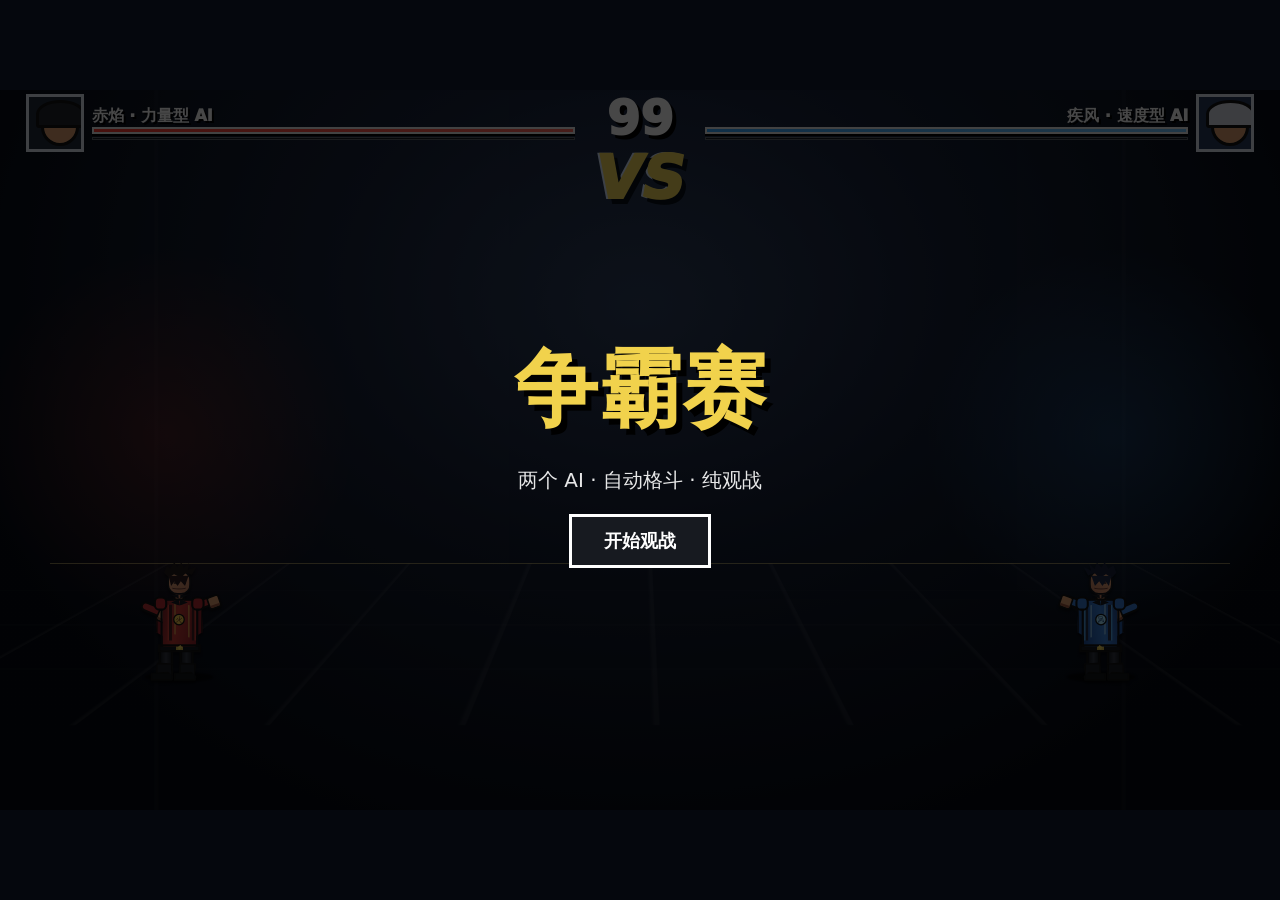
==== index.html @ 5ab1074d "feat: add V2.3.3 side-switch anti-stuck movement" ====
<!doctype html><html lang="zh-CN"><head><meta charset="utf-8"><meta name="viewport" content="width=device-width,initial-scale=1,maximum-scale=1,user-scalable=no"><title>争霸赛 · AI × AI</title><style>*{box-sizing:border-box}html,body{margin:0;width:100%;height:100%;overflow:hidden;background:#05070d;color:#fff;font-family:system-ui,"Microsoft YaHei",sans-serif}body{display:grid;place-items:center}.game{position:relative;width:100vw;height:56.25vw;max-width:1280px;max-height:720px;overflow:hidden;background:#0b1220;isolation:isolate}.scene,.scene>*{position:absolute;pointer-events:none}.sky{inset:0;background:radial-gradient(circle at 50% 22%,#617a9f 0,#2a415f 28%,#101d32 63%,#070c15 100%)}.moon{width:90px;height:90px;right:34%;top:15%;border-radius:50%;background:#e8f1ff;box-shadow:0 0 35px #c7dcff99,0 0 90px #9cc5ff33}.mountain{left:-5%;right:-5%;top:12%;height:54%;background:linear-gradient(135deg,transparent 25%,#17243a 25% 39%,transparent 39%),linear-gradient(45deg,transparent 22%,#20334d 22% 37%,transparent 37%),linear-gradient(155deg,#0c1729 0 20%,transparent 20%),linear-gradient(25deg,#12243c 0 27%,transparent 27%);opacity:.96}.mountain:after{content:"";position:absolute;inset:30% 0 0;background:linear-gradient(155deg,transparent 0 38%,#334b69 38% 40%,transparent 40%),linear-gradient(25deg,transparent 0 42%,#29415d 42% 44%,transparent 44%);opacity:.8}.palace{left:50%;top:24%;width:340px;height:220px;transform:translateX(-50%);filter:drop-shadow(0 8px 14px #000a)}.palace .roof{position:absolute;left:35px;top:20px;width:270px;height:45px;background:#10151f;clip-path:polygon(0 100%,12% 48%,25% 48%,35% 0,65% 0,75% 48%,88% 48%,100% 100%)}.palace .hall{position:absolute;left:65px;top:72px;width:210px;height:122px;background:linear-gradient(90deg,#17202e,#3a4655 50%,#17202e);border:5px solid #111}.palace .hall:before{content:"";position:absolute;left:80px;top:20px;width:43px;height:100px;background:linear-gradient(#573a26,#171313);border:4px solid #0c0d10}.waterfall{position:absolute;left:50%;top:46%;width:120px;height:115px;transform:translateX(-50%);background:linear-gradient(90deg,transparent,#a7d7ff55 35%,#e6f4ffcc 50%,#8ec9ff44 65%,transparent);filter:blur(3px)}.mist{left:0;right:0;top:47%;height:23%;background:radial-gradient(ellipse at 50% 55%,#d4e9ff22,transparent 65%),linear-gradient(transparent,#7da0c51c,transparent)}.cherry{top:4%;width:260px;height:230px;background:radial-gradient(circle at 18% 22%,#ff9fc5 0 9px,transparent 10px),radial-gradient(circle at 35% 12%,#ffc0d9 0 8px,transparent 9px),radial-gradient(circle at 54% 27%,#ff9fc5 0 10px,transparent 11px),radial-gradient(circle at 76% 17%,#ffc7dd 0 8px,transparent 9px),radial-gradient(circle at 30% 45%,#ffb1cf 0 9px,transparent 10px),radial-gradient(circle at 65% 48%,#ff9fca 0 10px,transparent 11px),linear-gradient(120deg,#19191d 0 8%,transparent 8%)}.cherry.left{left:-20px;transform:rotate(-7deg)}.cherry.right{right:-30px;transform:scaleX(-1) rotate(-4deg);opacity:.55}.lantern{top:43%;width:50px;height:80px;background:linear-gradient(#ffdd7a,#ff8b2a);border:5px solid #21160f;border-radius:8px;box-shadow:0 0 25px #ffb33b88}.lantern:before{content:"武";position:absolute;inset:12px 5px;color:#3a1b12;font-size:25px;font-weight:900;text-align:center}.lantern.l{left:2%}.lantern.r{right:2%}.banner{top:40%;width:48px;height:150px;background:#641f2c;border:3px solid #d6b276;box-shadow:8px 6px 0 #120f18}.banner:before{content:"武";position:absolute;top:27px;left:7px;font-size:31px;font-weight:900}.banner.l{left:6%}.banner.r{right:6%}.platform{left:0;right:0;bottom:0;height:43%;background:linear-gradient(180deg,#151a22,#080a0f 78%);clip-path:polygon(0 20%,100% 20%,100% 100%,0 100%)}.floor{left:-5%;right:-5%;bottom:-10%;height:39%;background:repeating-linear-gradient(90deg,#1c2027 0 8%,#252a31 8.15% 8.35%),linear-gradient(180deg,#353944,#111318);transform:perspective(500px) rotateX(55deg);transform-origin:center top;border-top:3px solid #8c8d92}.floor:after{content:"";position:absolute;inset:12% 0 0;background:repeating-linear-gradient(90deg,transparent 0 12%,#ffffff0d 12.2% 12.5%),repeating-linear-gradient(0deg,transparent 0 20%,#ffffff0c 20.2% 20.5%)}.hud{position:absolute;z-index:40;top:4px;left:2%;right:2%;display:grid;grid-template-columns:1fr 100px 1fr;gap:15px;align-items:start}.hudbox{display:grid;grid-template-columns:58px 1fr;gap:8px;align-items:center}.hudbox.r{grid-template-columns:1fr 58px}.portrait{width:58px;height:58px;border:3px solid #dfe8f2;background:#202b3b;position:relative;overflow:hidden}.portrait:before{content:"";position:absolute;width:32px;height:32px;border-radius:50%;background:#dfa070;left:12px;top:11px;border:3px solid #111}.portrait:after{content:"";position:absolute;width:43px;height:22px;background:#20242b;left:7px;top:3px;border-radius:55% 55% 10% 10%;border:3px solid #111}.portrait.speed{background:#26385b}.portrait.speed:after{background:#d9dce6}.name{font-size:clamp(9px,1.25vw,16px);font-weight:950;text-shadow:2px 2px #000;margin-bottom:1px}.r{text-align:right}.bar{height:7px;border:2px solid #eee;background:#090909;box-shadow:0 2px #000;overflow:hidden;transform:translateY(-1px)}.hp{height:100%;width:100%;background:linear-gradient(90deg,#ff3b30,#ff6b5f);transition:width .12s}.rbar .hp{margin-left:auto;background:linear-gradient(90deg,#38a8ff,#74c7ff)}.energy{height:3px;margin-top:2px;background:#191d25;border:1px solid #59606a}.energy i{display:block;height:100%;width:0;background:#ff8a70}.renergy i{margin-left:auto;background:#62c7ff}.center{text-align:center}.timer{font-size:clamp(28px,4vw,48px);font-weight:1000;line-height:1;text-shadow:4px 4px #000}.low{color:#ff4b4b}.vs{position:absolute;z-index:42;top:53px;left:50%;transform:translateX(-50%) skew(-10deg);font-size:clamp(30px,4.8vw,60px);font-weight:1000;color:#f5d85a;text-shadow:5px 5px #08101b,-2px 0 #d7e7ff}.status,.spectator{display:none}.fighter{position:absolute;z-index:30;bottom:18%;width:210px;height:300px;transform:scale(.42);transform-origin:50% 100%;will-change:left}.sprite{position:absolute;inset:0;transform-origin:50% 100%;filter:drop-shadow(0 6px 3px #0007)}.fighter.p2 .sprite{transform:scaleX(-1)}.shadow{position:absolute;z-index:0;bottom:-5px;left:22px;width:166px;height:24px;border-radius:50%;background:#000b;filter:blur(2px)}.part{position:absolute}.head{left:77px;bottom:203px;width:57px;height:59px;border:4px solid #15171c;border-radius:45% 45% 42% 42%;background:linear-gradient(145deg,#f0b083,#c77d5d);z-index:8}.head:before{content:"";position:absolute;left:11px;top:25px;width:6px;height:4px;border-radius:50%;background:#241a1c;box-shadow:24px 0 #241a1c}.head:after{content:"";position:absolute;left:7px;bottom:8px;width:34px;height:8px;border-bottom:3px solid #572a29;border-radius:50%}.hair{left:66px;bottom:234px;width:80px;height:47px;background:#22191b;z-index:10;clip-path:polygon(4% 55%,13% 20%,23% 34%,35% 0,43% 28%,56% 3%,63% 32%,79% 5%,75% 40%,100% 25%,87% 65%,70% 55%,55% 80%,34% 62%,19% 79%)}.p2 .hair{background:#18213a;clip-path:polygon(3% 55%,12% 18%,27% 34%,38% 0,47% 29%,61% 4%,68% 35%,85% 9%,78% 44%,100% 27%,87% 68%,68% 56%,53% 83%,34% 62%,17% 80%)}.bang{left:80px;bottom:224px;width:48px;height:25px;background:#2b1b1d;z-index:11;clip-path:polygon(0 0,100% 0,82% 100%,61% 56%,45% 100%,29% 57%,13% 100%)}.p2 .bang{background:#202a49}.neck{left:93px;bottom:190px;width:24px;height:22px;border:4px solid #111;background:#c78362;z-index:6}.torso{left:61px;bottom:72px;width:90px;height:122px;border:5px solid #101217;border-radius:18px 18px 13px 13px;background:linear-gradient(100deg,#7e1f28,#c63b35 42%,#8d202a);z-index:4;overflow:hidden}.torso:before{content:"";position:absolute;left:12px;top:10px;width:61px;height:85px;background:linear-gradient(90deg,#251a1e 0 11%,transparent 12% 88%,#251a1e 89%);border-left:3px solid #e44c3e;border-right:3px solid #e44c3e;opacity:.75}.torso:after{content:"";position:absolute;left:28px;top:7px;width:30px;height:77px;border-left:3px solid #f5d15d;border-right:3px solid #f5d15d;transform:skewY(12deg);opacity:.75}.p2 .torso{background:linear-gradient(100deg,#234b91,#397fd6 45%,#1e4d99)}.p2 .torso:before{border-color:#64c8ff}.p2 .torso:after{border-color:#bcecff}.collar{left:81px;bottom:177px;width:50px;height:27px;background:#151922;z-index:7;clip-path:polygon(0 0,45% 0,50% 100%,10% 72%,100% 0,55% 0,50% 100%,90% 72%)}.shoulder{top:101px;width:32px;height:34px;border:5px solid #111;border-radius:13px;background:#b72d31;z-index:5}.shoulder.l{left:45px}.shoulder.r{left:134px}.p2 .shoulder{background:#3778ce}.arm{top:113px;width:67px;height:24px;border:5px solid #111;border-radius:13px;background:#bd3235;transform-origin:12px 12px;z-index:3}.p2 .arm{background:#397bd0}.arm.l{left:14px;transform:rotate(23deg)}.arm.r{left:130px;transform:rotate(-19deg)}.arm:after{content:"";position:absolute;right:-13px;top:-4px;width:23px;height:24px;border:4px solid #111;border-radius:7px;background:#e1a071;box-shadow:inset 0 -6px #9c563f}.p2 .arm:after{box-shadow:inset 0 -6px #9c563f}.belt{left:55px;bottom:66px;width:102px;height:19px;border:5px solid #111;background:linear-gradient(90deg,#17191f 0 42%,#d6b94d 42% 58%,#17191f 58%);z-index:8}.belt:after{content:"◆";position:absolute;left:40px;top:-8px;color:#f4d75e;font-size:15px}.coat{left:50px;bottom:95px;width:112px;height:88px;z-index:2;pointer-events:none}.coat:before,.coat:after{content:"";position:absolute;bottom:0;width:39px;height:92px;background:#8d202a;border:4px solid #111;clip-path:polygon(10% 0,100% 15%,78% 100%,0 84%)}.coat:before{left:0;transform:skewY(8deg)}.coat:after{right:0;transform:scaleX(-1) skewY(8deg)}.p2 .coat:before,.p2 .coat:after{background:#2455a0}.leg{bottom:2px;width:34px;height:79px;border:5px solid #111;background:linear-gradient(90deg,#171a21,#343945,#171a21);transform-origin:17px 0;z-index:1}.leg.l{left:57px}.leg.r{left:106px}.shin{position:absolute;bottom:0;width:42px;height:42px;border:5px solid #111;background:#1b1e25;z-index:2;clip-path:polygon(8% 0,100% 8%,87% 100%,0 88%)}.shin.l{left:49px}.shin.r{left:104px}.boot{bottom:-2px;width:55px;height:22px;border:5px solid #111;background:#11151b;z-index:3;clip-path:polygon(0 20%,75% 0,100% 55%,94% 100%,0 100%)}.boot.l{left:37px}.boot.r{left:92px}.scarf{display:none}.emblem{position:absolute;left:91px;bottom:130px;width:28px;height:28px;border:3px solid #111;border-radius:50%;background:#f2ca4d;z-index:9;text-align:center;font-size:17px;line-height:22px;color:#54221e}.p2 .emblem{background:#a9e8ff;color:#163d7b}.att .arm.r{animation:punch .22s steps(4)}.att .arm.l{animation:backArm .22s steps(4)}.heavy .arm.r{animation:heavyPunch .30s steps(4)}.heavy .torso{animation:lunge .30s steps(4)}.kick .leg.r{animation:frontKick .30s steps(4)}.kick .arm.r{animation:kickArm .30s steps(4)}.lightkick .leg.r{animation:lightKick .24s steps(4)}.lightkick .arm.r{animation:kickArm .24s steps(4)}.hurt{animation:hurt .20s}.hurt .head{animation:headHit .20s}.dodge{animation:dodge .30s}.jump{animation:jump .46s}.jump .arm.l{animation:airL .46s}.jump .arm.r{animation:airR .46s}.jump .leg.l{animation:airLL .46s}.jump .leg.r{animation:airLR .46s}.ko{animation:ko .70s forwards}.guard .torso{filter:brightness(.58)}.guard .arm.l{transform:rotate(-58deg)}.guard .arm.r{transform:rotate(58deg)}.special .torso{animation:charge .30s infinite alternate}.special .emblem{box-shadow:0 0 20px 5px #ff7138}.hit{position:absolute;z-index:46;font-size:42px;animation:spark .28s forwards;pointer-events:none}.ring{position:absolute;z-index:44;width:20px;height:20px;border:4px solid #fff;border-radius:50%;transform:translate(-50%,-50%);animation:ring .34s ease-out forwards;pointer-events:none}.debris{position:absolute;z-index:47;font-size:20px;animation:debris .42s ease-out forwards;pointer-events:none}.combo{position:absolute;z-index:48;left:4%;bottom:20%;font-size:clamp(18px,2.8vw,34px);font-weight:1000;color:#f3d04a;text-shadow:4px 4px #000;opacity:0}.combo.show{animation:comboIn .7s forwards}.action-callout{position:absolute;z-index:55;font-weight:1000;font-size:clamp(10px,1.35vw,17px);pointer-events:none;white-space:nowrap;transform:translate(-50%,0);animation:callout .43s ease-out forwards;text-shadow:2px 2px #000}.action-callout.f1{color:#ff3b30;text-shadow:2px 2px #000,0 0 5px #ff3b30}.action-callout.f2{color:#38a8ff;text-shadow:2px 2px #000,0 0 5px #38a8ff}.overlay{position:absolute;inset:0;z-index:60;display:flex;flex-direction:column;align-items:center;justify-content:center;background:rgba(0,0,0,.72);text-align:center}.overlay h1{font-size:clamp(42px,7vw,84px);margin:0;color:#f1d24c;text-shadow:6px 6px #000}.overlay p{font-size:clamp(13px,2vw,20px);opacity:.9}.start{padding:12px 32px;border:3px solid #fff;background:#171a20;color:#fff;font-weight:900;font-size:18px}@keyframes punch{0%{transform:rotate(23deg)}50%{transform:translateX(45px) rotate(-8deg) scaleX(1.15)}100%{transform:rotate(23deg)}}@keyframes backArm{50%{transform:rotate(45deg)}}@keyframes heavyPunch{0%{transform:rotate(-19deg) translateX(-7px)}45%{transform:translateX(55px) rotate(-10deg) scaleX(1.22)}100%{transform:rotate(-19deg)}}@keyframes frontKick{0%{transform:rotate(0)}45%{transform:translate(39px,-20px) rotate(-42deg)}100%{transform:rotate(0)}}@keyframes lightKick{0%{transform:rotate(0)}45%{transform:translate(25px,-12px) rotate(-30deg)}100%{transform:rotate(0)}}@keyframes kickArm{50%{transform:rotate(-38deg)}}@keyframes lunge{50%{transform:translateX(11px) rotate(-2deg)}}@keyframes headHit{50%{transform:translateX(-8px) rotate(-10deg)}}@keyframes hurt{50%{transform:translateX(-27px) rotate(-8deg)}}@keyframes dodge{0%{transform:translateX(0)}50%{transform:translateX(32px) translateY(5px) scale(.88) rotate(-10deg)}100%{transform:translateX(0)}}@keyframes jump{50%{transform:translateY(-75px) rotate(-3deg)}}@keyframes airL{50%{transform:rotate(-75deg)}}@keyframes airR{50%{transform:rotate(75deg)}}@keyframes airLL{50%{transform:rotate(-18deg)}}@keyframes airLR{50%{transform:rotate(18deg)}}@keyframes charge{to{filter:brightness(1.45) saturate(1.55)}}@keyframes ko{to{transform:rotate(82deg) translateY(30px);opacity:.7}}@keyframes spark{to{transform:scale(1.8) rotate(15deg);opacity:0}}@keyframes ring{to{width:120px;height:120px;opacity:0;border-width:2px}}@keyframes debris{to{transform:translate(var(--dx),var(--dy)) scale(.5);opacity:0}}@keyframes comboIn{0%{opacity:0;transform:scale(.7)}30%{opacity:1;transform:scale(1.1)}100%{opacity:0;transform:scale(1)}}@keyframes callout{0%{opacity:0;transform:translate(-50%,6px) scale(.9)}25%{opacity:1;transform:translate(-50%,0) scale(1)}100%{opacity:0;transform:translate(-50%,-22px) scale(.98)}}@media(max-width:700px){.game{width:100vw;height:56.25vw}.hud{grid-template-columns:1fr 58px 1fr;gap:5px}.portrait{display:none}.hudbox,.hudbox.r{display:block}.fighter{transform:scale(.36)}.vs{top:50px}.moon{width:65px;height:65px}.palace{transform:translateX(-50%) scale(.72);transform-origin:top center}.banner{height:105px;width:36px}.lantern{transform:scale(.7)}} </style><style id="special-effects-v1">
.special.fx-active .sprite{animation:specialBody .42s steps(5) infinite alternate!important;filter:brightness(1.8) saturate(1.9) drop-shadow(0 0 18px #fff)!important}
.special-charge{position:absolute;z-index:45;left:50%;top:48%;width:130px;height:130px;transform:translate(-50%,-50%);border:5px solid #fff;border-radius:50%;opacity:0;pointer-events:none;animation:specialCharge .48s ease-out forwards}
.special-charge.fire{background:radial-gradient(circle,#fff8 0 8%,#ffcf4d88 18%,#ff5b2499 42%,transparent 70%);box-shadow:0 0 25px #ff5b24,0 0 70px #ffb52e}
.special-charge.wind{background:radial-gradient(circle,#fff 0 5%,#bff4ff88 16%,#38cfff66 40%,transparent 70%);box-shadow:0 0 30px #5be6ff,0 0 80px #6fcfff}
.special-beam{position:absolute;z-index:43;height:34px;border-radius:50%;transform-origin:left center;pointer-events:none;opacity:0;animation:specialBeam .34s ease-out forwards}
.special-beam.fire{background:linear-gradient(90deg,#fff,#ffe45c,#ff6a21,transparent);box-shadow:0 0 18px #ff7b28,0 0 42px #ffb52e}
.special-beam.wind{background:linear-gradient(90deg,#fff,#8ff5ff,#36bfff,transparent);box-shadow:0 0 18px #55eaff,0 0 42px #48cfff}
.special-ring{position:absolute;z-index:44;left:50%;top:50%;width:40px;height:40px;transform:translate(-50%,-50%);border:7px solid #fff;border-radius:50%;pointer-events:none;animation:specialRing .52s cubic-bezier(.1,.7,.2,1) forwards}
.special-ring.fire{border-color:#ff9a2e;box-shadow:0 0 20px #ff5a24,inset 0 0 20px #ffd45a}
.special-ring.wind{border-color:#7eefff;box-shadow:0 0 20px #32d8ff,inset 0 0 20px #bffaff}
.special-flash{position:absolute;z-index:59;inset:0;background:#fff;opacity:0;pointer-events:none;animation:specialFlash .16s ease-out forwards}
.special-title{position:absolute;z-index:58;left:50%;top:31%;transform:translate(-50%,-50%) skew(-8deg) scale(.35);font-size:clamp(28px,6vw,72px);font-weight:1000;letter-spacing:.08em;color:#fff;text-shadow:4px 4px #000,0 0 18px currentColor;opacity:0;pointer-events:none;white-space:nowrap;animation:specialTitle .7s cubic-bezier(.12,.8,.2,1) forwards}
.special-title.fire{color:#ffcf4d}.special-title.wind{color:#8defff}
.special-damage{position:absolute;z-index:58;font-size:clamp(28px,4.5vw,58px);font-weight:1000;color:#fff;text-shadow:4px 4px #000,0 0 14px #ffcf4d;pointer-events:none;animation:specialDamage .72s ease-out forwards}
@keyframes specialBody{to{transform:scale(1.05) translateY(-3px)}}
@keyframes specialCharge{0%{opacity:0;transform:translate(-50%,-50%) scale(.25) rotate(0)}35%{opacity:1}100%{opacity:0;transform:translate(-50%,-50%) scale(1.45) rotate(180deg)}}
@keyframes specialBeam{0%{opacity:0;transform:scaleX(.05)}25%{opacity:1}100%{opacity:0;transform:scaleX(1)}}
@keyframes specialRing{to{width:360px;height:360px;opacity:0;border-width:2px}}
@keyframes specialFlash{0%{opacity:0}20%{opacity:.72}100%{opacity:0}}
@keyframes specialTitle{0%{opacity:0;transform:translate(-50%,-50%) skew(-8deg) scale(.35)}22%{opacity:1;transform:translate(-50%,-50%) skew(-8deg) scale(1.15)}100%{opacity:0;transform:translate(-50%,-50%) skew(-8deg) scale(1)}}
@keyframes specialDamage{0%{opacity:0;transform:translateY(12px) scale(.55)}25%{opacity:1;transform:translateY(0) scale(1.18)}100%{opacity:0;transform:translateY(-45px) scale(1)}}
</style>
<style id="special-fx-v3">
.sfv3-layer{position:absolute;inset:0;z-index:80;pointer-events:none;overflow:hidden;opacity:0}
.sfv3-layer.show{opacity:1}
.sfv3-flash{position:absolute;inset:-20%;opacity:0;mix-blend-mode:screen}
.sfv3-fire .sfv3-flash{background:radial-gradient(circle at 50% 50%,#fff 0 4%,#ffd36b 10%,#ff5a00 28%,#d40018 48%,transparent 72%);animation:sfv3FireFlash .34s ease-out}
.sfv3-wind .sfv3-flash{background:radial-gradient(circle at 50% 50%,#fff 0 4%,#bff7ff 11%,#28cfff 30%,#176cff 50%,transparent 74%);animation:sfv3WindFlash .34s ease-out}
.sfv3-core{position:absolute;left:50%;top:57%;width:110px;height:110px;border-radius:50%;transform:translate(-50%,-50%) scale(.15);opacity:0}
.sfv3-fire .sfv3-core{background:radial-gradient(circle,#fff 0 9%,#ffe38a 16%,#ff8a00 34%,#f21d16 55%,transparent 72%);box-shadow:0 0 22px #ffdc66,0 0 60px #ff5a00,0 0 130px #e40019;animation:sfv3Core .55s cubic-bezier(.12,.8,.2,1)}
.sfv3-wind .sfv3-core{background:radial-gradient(circle,#fff 0 8%,#c9fbff 17%,#36dfff 36%,#1680ff 58%,transparent 74%);box-shadow:0 0 24px #c9fbff,0 0 70px #24cfff,0 0 140px #176cff;animation:sfv3Core .55s cubic-bezier(.12,.8,.2,1)}
.sfv3-ring{position:absolute;left:50%;top:57%;width:70px;height:70px;border:8px solid #fff;border-radius:50%;transform:translate(-50%,-50%) scale(.1);opacity:0}
.sfv3-fire .sfv3-ring{border-color:#ff9a00;box-shadow:0 0 18px #fff,0 0 45px #ff4d00,0 0 90px #e40019;animation:sfv3Ring .62s ease-out}
.sfv3-wind .sfv3-ring{border-color:#9ff7ff;box-shadow:0 0 18px #fff,0 0 45px #1bd8ff,0 0 90px #176cff;animation:sfv3Ring .62s ease-out}
.sfv3-burst{position:absolute;left:50%;top:57%;width:10px;height:10px;transform:translate(-50%,-50%);opacity:0}
.sfv3-burst i{position:absolute;left:0;top:0;width:5px;height:70px;border-radius:6px;transform-origin:50% 100%}
.sfv3-fire .sfv3-burst i{background:linear-gradient(#fff,#ffd24d,#ff3b00,transparent);box-shadow:0 0 12px #ff6a00}
.sfv3-wind .sfv3-burst i{background:linear-gradient(#fff,#aafaff,#168cff,transparent);box-shadow:0 0 12px #2bdcff}
.sfv3-burst i:nth-child(1){transform:rotate(0deg)}.sfv3-burst i:nth-child(2){transform:rotate(45deg)}.sfv3-burst i:nth-child(3){transform:rotate(90deg)}.sfv3-burst i:nth-child(4){transform:rotate(135deg)}.sfv3-burst i:nth-child(5){transform:rotate(180deg)}.sfv3-burst i:nth-child(6){transform:rotate(225deg)}.sfv3-burst i:nth-child(7){transform:rotate(270deg)}.sfv3-burst i:nth-child(8){transform:rotate(315deg)}
.sfv3-show .sfv3-burst{animation:sfv3Burst .52s ease-out}
.sfv3-particle{position:absolute;width:8px;height:8px;border-radius:50%;left:50%;top:57%;opacity:0}
.sfv3-fire .sfv3-particle{background:#ffd34d;box-shadow:0 0 12px #ff5a00,0 0 24px #ff1d00}
.sfv3-wind .sfv3-particle{background:#c9fbff;box-shadow:0 0 12px #20dcff,0 0 24px #176cff}
.sfv3-title{position:absolute;left:50%;top:34%;transform:translate(-50%,-50%) scale(.5);font-size:clamp(28px,6vw,78px);font-weight:1000;letter-spacing:.08em;white-space:nowrap;color:#fff;text-shadow:0 0 8px #fff,4px 4px 0 #05070d,0 0 35px currentColor;opacity:0}
.sfv3-fire .sfv3-title{color:#ffb22e;text-shadow:0 0 10px #fff,4px 4px 0 #4b0800,0 0 42px #ff3b00}
.sfv3-wind .sfv3-title{color:#8defff;text-shadow:0 0 10px #fff,4px 4px 0 #06234b,0 0 42px #168cff}
.sfv3-show .sfv3-title{animation:sfv3Title .7s cubic-bezier(.12,.85,.2,1) forwards}
.sfv3-shake{animation:sfv3Shake .32s steps(8)}
@keyframes sfv3FireFlash{0%{opacity:0}18%{opacity:1}100%{opacity:0}}
@keyframes sfv3WindFlash{0%{opacity:0}18%{opacity:1}100%{opacity:0}}
@keyframes sfv3Core{0%{opacity:0;transform:translate(-50%,-50%) scale(.15)}20%{opacity:1}100%{opacity:0;transform:translate(-50%,-50%) scale(4.8)}}
@keyframes sfv3Ring{0%{opacity:0;transform:translate(-50%,-50%) scale(.1)}15%{opacity:1}100%{opacity:0;transform:translate(-50%,-50%) scale(8)}}
@keyframes sfv3Burst{0%{opacity:0;transform:translate(-50%,-50%) scale(.2)}20%{opacity:1}100%{opacity:0;transform:translate(-50%,-50%) scale(3.2)}}
@keyframes sfv3Title{0%{opacity:0;transform:translate(-50%,-50%) scale(.5) skewX(-12deg)}22%{opacity:1;transform:translate(-50%,-50%) scale(1.12) skewX(-12deg)}100%{opacity:0;transform:translate(-50%,-50%) scale(1.25) skewX(-12deg)}}
@keyframes sfv3Shake{0%,100%{transform:translate(0)}12%{transform:translate(-7px,3px)}25%{transform:translate(6px,-4px)}38%{transform:translate(-5px,-3px)}50%{transform:translate(6px,4px)}62%{transform:translate(-4px,2px)}75%{transform:translate(4px,-2px)}88%{transform:translate(-2px,1px)}}
</style><!-- SPECIAL_FX_V3 --><style id="special-fx-v3">
.sfv3-layer{position:absolute;inset:0;z-index:80;pointer-events:none;overflow:hidden;opacity:0}
.sfv3-layer.show{opacity:1}
.sfv3-flash{position:absolute;inset:-20%;opacity:0;mix-blend-mode:screen}
.sfv3-fire .sfv3-flash{background:radial-gradient(circle at 50% 50%,#fff 0 4%,#ffd36b 10%,#ff5a00 28%,#d40018 48%,transparent 72%);animation:sfv3FireFlash .34s ease-out}
.sfv3-wind .sfv3-flash{background:radial-gradient(circle at 50% 50%,#fff 0 4%,#bff7ff 11%,#28cfff 30%,#176cff 50%,transparent 74%);animation:sfv3WindFlash .34s ease-out}
.sfv3-core{position:absolute;left:50%;top:57%;width:110px;height:110px;border-radius:50%;transform:translate(-50%,-50%) scale(.15);opacity:0}
.sfv3-fire .sfv3-core{background:radial-gradient(circle,#fff 0 9%,#ffe38a 16%,#ff8a00 34%,#f21d16 55%,transparent 72%);box-shadow:0 0 22px #ffdc66,0 0 60px #ff5a00,0 0 130px #e40019;animation:sfv3Core .55s cubic-bezier(.12,.8,.2,1)}
.sfv3-wind .sfv3-core{background:radial-gradient(circle,#fff 0 8%,#c9fbff 17%,#36dfff 36%,#1680ff 58%,transparent 74%);box-shadow:0 0 24px #c9fbff,0 0 70px #24cfff,0 0 140px #176cff;animation:sfv3Core .55s cubic-bezier(.12,.8,.2,1)}
.sfv3-ring{position:absolute;left:50%;top:57%;width:70px;height:70px;border:8px solid #fff;border-radius:50%;transform:translate(-50%,-50%) scale(.1);opacity:0}
.sfv3-fire .sfv3-ring{border-color:#ff9a00;box-shadow:0 0 18px #fff,0 0 45px #ff4d00,0 0 90px #e40019;animation:sfv3Ring .62s ease-out}
.sfv3-wind .sfv3-ring{border-color:#9ff7ff;box-shadow:0 0 18px #fff,0 0 45px #1bd8ff,0 0 90px #176cff;animation:sfv3Ring .62s ease-out}
.sfv3-burst{position:absolute;left:50%;top:57%;width:10px;height:10px;transform:translate(-50%,-50%);opacity:0}
.sfv3-burst i{position:absolute;left:0;top:0;width:5px;height:70px;border-radius:6px;transform-origin:50% 100%}
.sfv3-fire .sfv3-burst i{background:linear-gradient(#fff,#ffd24d,#ff3b00,transparent);box-shadow:0 0 12px #ff6a00}
.sfv3-wind .sfv3-burst i{background:linear-gradient(#fff,#aafaff,#168cff,transparent);box-shadow:0 0 12px #2bdcff}
.sfv3-burst i:nth-child(1){transform:rotate(0deg)}.sfv3-burst i:nth-child(2){transform:rotate(45deg)}.sfv3-burst i:nth-child(3){transform:rotate(90deg)}.sfv3-burst i:nth-child(4){transform:rotate(135deg)}.sfv3-burst i:nth-child(5){transform:rotate(180deg)}.sfv3-burst i:nth-child(6){transform:rotate(225deg)}.sfv3-burst i:nth-child(7){transform:rotate(270deg)}.sfv3-burst i:nth-child(8){transform:rotate(315deg)}
.sfv3-show .sfv3-burst{animation:sfv3Burst .52s ease-out}
.sfv3-particle{position:absolute;width:8px;height:8px;border-radius:50%;left:50%;top:57%;opacity:0}
.sfv3-fire .sfv3-particle{background:#ffd34d;box-shadow:0 0 12px #ff5a00,0 0 24px #ff1d00}
.sfv3-wind .sfv3-particle{background:#c9fbff;box-shadow:0 0 12px #20dcff,0 0 24px #176cff}
.sfv3-title{position:absolute;left:50%;top:34%;transform:translate(-50%,-50%) scale(.5);font-size:clamp(28px,6vw,78px);font-weight:1000;letter-spacing:.08em;white-space:nowrap;color:#fff;text-shadow:0 0 8px #fff,4px 4px 0 #05070d,0 0 35px currentColor;opacity:0}
.sfv3-fire .sfv3-title{color:#ffb22e;text-shadow:0 0 10px #fff,4px 4px 0 #4b0800,0 0 42px #ff3b00}
.sfv3-wind .sfv3-title{color:#8defff;text-shadow:0 0 10px #fff,4px 4px 0 #06234b,0 0 42px #168cff}
.sfv3-show .sfv3-title{animation:sfv3Title .7s cubic-bezier(.12,.85,.2,1) forwards}
.sfv3-shake{animation:sfv3Shake .32s steps(8)}
@keyframes sfv3FireFlash{0%{opacity:0}18%{opacity:1}100%{opacity:0}}
@keyframes sfv3WindFlash{0%{opacity:0}18%{opacity:1}100%{opacity:0}}
@keyframes sfv3Core{0%{opacity:0;transform:translate(-50%,-50%) scale(.15)}20%{opacity:1}100%{opacity:0;transform:translate(-50%,-50%) scale(4.8)}}
@keyframes sfv3Ring{0%{opacity:0;transform:translate(-50%,-50%) scale(.1)}15%{opacity:1}100%{opacity:0;transform:translate(-50%,-50%) scale(8)}}
@keyframes sfv3Burst{0%{opacity:0;transform:translate(-50%,-50%) scale(.2)}20%{opacity:1}100%{opacity:0;transform:translate(-50%,-50%) scale(3.2)}}
@keyframes sfv3Title{0%{opacity:0;transform:translate(-50%,-50%) scale(.5) skewX(-12deg)}22%{opacity:1;transform:translate(-50%,-50%) scale(1.12) skewX(-12deg)}100%{opacity:0;transform:translate(-50%,-50%) scale(1.25) skewX(-12deg)}}
@keyframes sfv3Shake{0%,100%{transform:translate(0)}12%{transform:translate(-7px,3px)}25%{transform:translate(6px,-4px)}38%{transform:translate(-5px,-3px)}50%{transform:translate(6px,4px)}62%{transform:translate(-4px,2px)}75%{transform:translate(4px,-2px)}88%{transform:translate(-2px,1px)}}
</style><!-- ARENA_BG_V1 --><style id="arena-bg-v1">
/* ARENA_BG_V4: reliable pure-CSS martial-arts arena; no external image dependency */
.game{
  background:
    radial-gradient(ellipse at 50% 30%, rgba(72,92,130,.55) 0%, rgba(25,35,58,.7) 35%, rgba(5,9,18,.98) 78%),
    linear-gradient(180deg,#17243a 0%,#0d1729 48%,#090d16 72%,#05070d 100%) !important;
}
.game:before{
  content:"";
  position:absolute;
  z-index:1;
  left:0;right:0;top:0;bottom:0;
  pointer-events:none;
  background:
    radial-gradient(circle at 13% 48%,rgba(255,70,45,.22),transparent 16%),
    radial-gradient(circle at 87% 48%,rgba(60,160,255,.22),transparent 16%),
    linear-gradient(90deg,transparent 0 12%,rgba(255,255,255,.025) 12.1% 12.3%,transparent 12.4% 87.6%,rgba(255,255,255,.025) 87.7% 87.9%,transparent 88%);
}
.game:after{
  content:"";
  position:absolute;
  z-index:2;
  left:4%;right:4%;bottom:8%;height:26%;
  pointer-events:none;
  border-top:2px solid rgba(235,210,130,.55);
  background:
    repeating-linear-gradient(90deg,transparent 0 9.8%,rgba(255,255,255,.06) 10% 10.2%),
    repeating-linear-gradient(0deg,transparent 0 24.5%,rgba(255,255,255,.045) 25% 25.4%);
  transform:perspective(420px) rotateX(58deg);
  transform-origin:center top;
}
.scene.sky,.scene.moon,.scene.mountain,.scene.palace,.scene.waterfall,.scene.mist,.scene.cherry,.scene.lantern,.scene.banner,.scene.platform,.scene.floor{display:none!important}
.hud,.vs,.fighter,.overlay,.combo,.hit,.ring,.debris,.action-callout,.special-flash,.special-title,.special-charge,.special-ring,.special-beam,.special-damage{position:absolute}
</style><style id="v23-ai-combo-css">
.combo{left:50%;bottom:24%;transform:translateX(-50%) skew(-8deg);font-size:clamp(22px,4.5vw,52px);letter-spacing:.06em;color:#f6d34a;text-shadow:4px 4px #000,0 0 18px #ff7a18}.counter{position:absolute;z-index:56;font-size:clamp(18px,3.2vw,38px);font-weight:1000;color:#fff;letter-spacing:.08em;text-shadow:3px 3px #000,0 0 16px #ff3b30;animation:counterIn .62s ease-out forwards;pointer-events:none;transform:translate(-50%,-50%) skew(-8deg)}@keyframes counterIn{0%{opacity:0;transform:translate(-50%,-50%) scale(.55) skew(-8deg)}22%{opacity:1;transform:translate(-50%,-50%) scale(1.18) skew(-8deg)}100%{opacity:0;transform:translate(-50%,-72%) scale(1) skew(-8deg)}}
</style></head><body><main class="game"><div class="scene sky"></div><div class="scene moon"></div><div class="scene mountain"></div><div class="scene palace"><i class="roof"></i><i class="hall"></i></div><div class="scene waterfall"></div><div class="scene mist"></div><div class="scene cherry left"></div><div class="scene cherry right"></div><div class="scene lantern l"></div><div class="scene lantern r"></div><div class="scene banner l"></div><div class="scene banner r"></div><div class="scene platform"></div><div class="scene floor"></div><section class="hud"><div class="hudbox"><div class="portrait"></div><div><div class="name">赤焰 · 力量型 AI</div><div class="bar"><div id="hp1" class="hp"></div></div><div class="energy"><i id="en1"></i></div></div></div><div class="center"><div id="timer" class="timer">99</div></div><div class="hudbox r"><div><div class="name r">疾风 · 速度型 AI</div><div class="bar rbar"><div id="hp2" class="hp"></div></div><div class="energy renergy"><i id="en2"></i></div></div><div class="portrait speed"></div></div></section><div class="vs">VS</div><div id="status" class="status"></div><div id="combo" class="combo"></div><div id="f1" class="fighter" style="left:0"><i class="shadow"></i><div class="sprite"><i class="part hair"></i><i class="part bang"></i><i class="part head"></i><i class="part neck"></i><i class="part collar"></i><i class="part shoulder l"></i><i class="part shoulder r"></i><i class="part coat"></i><i class="part torso"></i><i class="part arm l"></i><i class="part arm r"></i><i class="part belt"></i><i class="part leg l"></i><i class="part leg r"></i><i class="part shin l"></i><i class="part shin r"></i><i class="part boot l"></i><i class="part boot r"></i><i class="part scarf"></i><i class="part emblem">火</i></div></div><div id="f2" class="fighter p2" style="left:0"><i class="shadow"></i><div class="sprite"><i class="part hair"></i><i class="part bang"></i><i class="part head"></i><i class="part neck"></i><i class="part collar"></i><i class="part shoulder l"></i><i class="part shoulder r"></i><i class="part coat"></i><i class="part torso"></i><i class="part arm l"></i><i class="part arm r"></i><i class="part belt"></i><i class="part leg l"></i><i class="part leg r"></i><i class="part shin l"></i><i class="part shin r"></i><i class="part boot l"></i><i class="part boot r"></i><i class="part scarf"></i><i class="part emblem">风</i></div></div><div class="spectator"></div><div id="overlay" class="overlay"><h1>争霸赛</h1><p>两个 AI · 自动格斗 · 纯观战</p><button id="start" class="start">开始观战</button></div><script>(()=>{const $=id=>document.getElementById(id),G=document.querySelector('.game');const cfg={power:{speed:.48,reach:17,atk:[['轻拳',7,15,.12,.22,.38],['重拳',13,17,.20,.30,.72],['轻脚',8,18,.13,.24,.46],['重脚',11,19,.18,.32,.62]],special:['烈焰冲击',24,22,.30,.22,1.55],style:'aggressive'},speed:{speed:.68,reach:17,atk:[['轻拳',6,15,.08,.18,.28],['重拳',10,17,.15,.25,.55],['轻脚',7,19,.10,.20,.34],['重脚',9,20,.12,.25,.48]],special:['疾风连闪',19,23,.18,.30,1.25],style:'evasive'}};const names={idle:'观察对手',approach:'寻找距离',attack:'轻拳',heavy:'重拳',lightkick:'轻脚',kick:'重脚',special:'特殊技',guard:'防御',dodge:'闪避',jump:'跳跃',hurt:'受击',ko:'KO'};function make(id,x,kind){return{id,x,hp:600,en:0,kind,face:id===1?1:-1,state:'idle',action:null,cool:0,stun:0,guard:0,dodge:0,jump:0,combo:0,comboT:0,stuck:0,sideSwitch:0}}const A=make(1,14,'power'),B=make(2,86,'speed');let running=false,time=99,last=0,raf=0,fxs=[],shake=0;function node(f){return $(f.id===1?'f1':'f2')}function gap(){return Math.abs(A.x-B.x)}function visual(f,...c){const n=node(f).querySelector('.sprite');n.classList.remove('att','heavy','kick','lightkick','guard','dodge','jump','hurt','ko','special');c.filter(Boolean).forEach(x=>n.classList.add(x))}function effect(x,y,text,cls='hit',life=.65){const e=document.createElement('div');e.className=cls;e.textContent=text;e.style.left=x+'%';e.style.top=y+'%';G.appendChild(e);fxs.push({e,t:life})}function burst(x,y,big=false){effect(x,y,big?'✹':'✦','hit',big?.38:.25);const r=document.createElement('div');r.className='ring';r.style.left=x+'%';r.style.top=y+'%';G.appendChild(r);fxs.push({e:r,t:.36});for(let i=0;i<(big?8:4);i++){const d=document.createElement('div');d.className='debris';d.textContent=i%2?'•':'✦';d.style.left=x+'%';d.style.top=y+'%';d.style.setProperty('--dx',((Math.random()-.5)*(big?90:55))+'px');d.style.setProperty('--dy',((Math.random()-.5)*(big?70:45))+'px');G.appendChild(d);fxs.push({e:d,t:.44})}}function showCombo(f){if(f.combo<2)return;const e=$('combo');e.textContent=f.combo>=5?'5 HIT COMBO':f.combo>=3?'3 HIT COMBO':f.combo+' HIT COMBO';e.classList.remove('show');void e.offsetWidth;e.classList.add('show')}function clearAction(f){f.action=null;visual(f)}function begin(f,type,m){if(f.action||f.stun>0||f.cool>0||f.hp<=0)return false;f.state=type;f.action={n:m[0],d:m[1],r:m[2],w:m[3],a:m[4],t:0,hit:false,max:m[3]+m[4]+.34};f.cool=m[5];visual(f,type);return true}/* ENERGY_OVERDRIVE_V1 */ /* ENERGY_TUNING_V2 */ /* SPECIAL_EFFECTS_V1 */function specialFX(f,e){const fire=f.id===1,kind=fire?'fire':'wind',x=e.x,y=48;visual(f,'special','fx-active');const flash=document.createElement('div');flash.className='special-flash';G.appendChild(flash);fxs.push({e:flash,t:.18});const title=document.createElement('div');title.className='special-title '+kind;title.textContent=f.id===1?'烈焰冲击':'疾风连闪';G.appendChild(title);fxs.push({e:title,t:.72});const c=document.createElement('div');c.className='special-charge '+kind;c.style.left=x+'%';c.style.top=y+'%';G.appendChild(c);fxs.push({e:c,t:.5});const ring=document.createElement('div');ring.className='special-ring '+kind;ring.style.left=x+'%';ring.style.top=y+'%';G.appendChild(ring);fxs.push({e:ring,t:.54});const beam=document.createElement('div');beam.className='special-beam '+kind;beam.style.left=(fire?Math.max(3,x-4):Math.min(97,x+4))+'%';beam.style.top=y+'%';beam.style.width=(fire?48:48)+'%';beam.style.transform=fire?'rotate(0deg)':'rotate(180deg)';G.appendChild(beam);fxs.push({e:beam,t:.38});shake=Math.max(shake,.34);time=Math.max(0,time-.3)}

function strike(f,e){const a=f.action;if(!a||a.hit||e.hp<=0)return;if(e.dodge>0||e.jump>0||gap()>a.r)return;a.hit=true;const blocked=e.guard>0,baseDmg=blocked?Math.max(1,Math.round(a.d*.18)):a.d,isSpecial=a.n==='烈焰冲击'||a.n==='疾风连闪',counter=!blocked&&!isSpecial&&!!e.action&&e.action.t<e.action.w,dmg=isSpecial?210:Math.max(1,Math.round(baseDmg*(counter?0.62:.5)));if(isSpecial)specialFX(f,e);if(counter)effect(e.x,40,'COUNTER','counter',.72);e.hp=Math.max(0,e.hp-dmg);e.stun=blocked?.08:(a.d>=20?.32:.20);e.state=e.hp<=0?'ko':blocked?'guard':'hurt';if(!blocked)visual(e,'hurt');else visual(e,'guard');f.en=Math.min(100,f.en+(blocked?.35:Math.max(.15,baseDmg*.20)));f.combo++;f.comboT=1.05;e.combo=0;e.comboT=0;burst(e.x,48,a.d>=20);effect(e.x,53,blocked?'GUARD':'-'+dmg);if(isSpecial){const sd=document.createElement('div');sd.className='special-damage';sd.textContent='-'+dmg;sd.style.left=Math.max(8,Math.min(86,e.x))+'%';sd.style.top='54%';G.appendChild(sd);fxs.push({e:sd,t:.74})}if(a.n==='烈焰冲击'||a.n==='疾风连闪')burst(e.x,46,true);shake=Math.max(shake,a.d>=20?.18:.09);if(a.d>=20)time=Math.max(0,time-.12);showCombo(f);clearAction(f)}function decide(f,e){if(f.action||f.stun>0||f.cool>0||f.hp<=0)return;const q=gap(),c=cfg[f.kind],style=c.style,low=f.hp<240,enemyLow=e.hp<180,incoming=!!e.action&&e.action.t<e.action.max,enemyWinding=!!e.action&&e.action.t<e.action.w;f.stuck=q<14?(f.stuck||0)+.016:0;if(q<14&&f.stuck>.72&&!f.sideSwitch){f.sideSwitch=.28;f.stuck=0;f.state='dodge';visual(f,'dodge');f.x=Math.max(7,Math.min(93,f.x+f.face*7.2));f.face=f.x<e.x?1:-1;f.cool=.34;return}if(incoming&&q<27){if(enemyWinding&&style==='evasive'&&Math.random()<.34){f.dodge=.30;f.state='dodge';f.x=Math.max(8,Math.min(92,f.x+f.face*4.2));visual(f,'dodge');f.cool=.42;return}const guardChance=style==='aggressive'?(low?.20:.08):(.24+(low?.12:0));if(Math.random()<guardChance){f.guard=style==='aggressive'?.24:.42;f.state='guard';visual(f,'guard');f.cool=.30;return}if(style==='evasive'&&Math.random()<.24){f.dodge=.30;f.state='dodge';f.x=Math.max(8,Math.min(92,f.x-f.face*(low?4.5:3.5)));visual(f,'dodge');f.cool=.46;return}}if(style==='evasive'){if(q<14){f.state='approach';f.x-=f.face*(low?1.35:1.05);return}if(q>24){f.state='approach';f.x+=f.face*(low?1.10:1.35);return}}else if(q>c.reach+1){f.state='approach';f.x+=f.face*(low?c.speed*.92:c.speed*1.12);return}if(f.en>=100&&q<c.special[2]&&(enemyLow||q<20||Math.random()<.22)){f.en=0;begin(f,'special',c.special);return}if(style==='evasive'&&low&&Math.random()<.28){f.jump=.42;f.state='jump';visual(f,'jump');f.cool=.52;return}if(f.combo>0&&f.comboT>0){const arr=c.atk,chain=[arr[0],arr[0],arr[1],arr[2],arr[3]],m=chain[Math.min(f.combo,chain.length-1)],type=m===arr[0]?'attack':m===arr[1]?'heavy':m===arr[2]?'lightkick':'kick';if(Math.random()<(style==='aggressive'?.88:.72)){begin(f,type,m);return}}const arr=c.atk;let r=Math.random();if(style==='aggressive')r=Math.min(1,r+.13);const m=style==='aggressive'?(r<.30?arr[0]:r<.60?arr[1]:r<.80?arr[2]:arr[3]):(r<.46?arr[0]:r<.68?arr[2]:r<.86?arr[1]:arr[3]);const type=m===arr[0]?'attack':m===arr[1]?'heavy':m===arr[2]?'lightkick':'kick';begin(f,type,m)}function update(f,e,dt){if(f.sideSwitch>0){f.sideSwitch=Math.max(0,f.sideSwitch-dt);visual(f,'dodge');return}f.cool=Math.max(0,f.cool-dt);f.stun=Math.max(0,f.stun-dt);f.guard=Math.max(0,f.guard-dt);f.dodge=Math.max(0,f.dodge-dt);f.jump=Math.max(0,f.jump-dt);f.comboT=Math.max(0,f.comboT-dt);if(!f.comboT)f.combo=0;if(f.hp<=0){f.state='ko';f.action=null;visual(f,'ko');return}if(f.guard<=0&&f.state==='guard')visual(f);if(f.dodge<=0&&f.state==='dodge')visual(f);if(f.jump<=0&&f.state==='jump')visual(f);if(f.stun>0)return;if(f.action){f.action.t+=dt;const a=f.action;if(a.t>=a.w&&a.t<a.w+a.a)strike(f,e);if(f.action&&a.t>=a.max)clearAction(f)}else if(f.guard<=0&&f.dodge<=0&&f.jump<=0){if(['hurt','guard','dodge','jump','ko'].includes(f.state))f.state='idle';decide(f,e)}}function resetF(f,x){f.x=x;f.hp=600;f.en=0;f.face=f.id===1?1:-1;f.state='idle';f.action=null;f.cool=0;f.stun=0;f.guard=0;f.dodge=0;f.jump=0;f.combo=0;f.comboT=0;visual(f)}function render(){$('hp1').style.width=Math.max(0,Math.min(100,A.hp/600*100))+'%';$('hp2').style.width=Math.max(0,Math.min(100,B.hp/600*100))+'%';$('en1').style.width=A.en+'%';$('en2').style.width=B.en+'%';$('timer').textContent=Math.ceil(time);$('timer').classList.toggle('low',time<10);node(A).style.left='calc('+A.x+'% - 105px)';node(B).style.left='calc('+B.x+'% - 105px)';if(shake>0){const n=(Math.random()-.5)*shake*100;G.style.transform='translate('+n+'px,'+(n*.45)+'px)'}else G.style.transform=''}function separate(){const d=B.x-A.x;if(Math.abs(d)<11){const s=(11-Math.abs(d))/2;if(d>=0){A.x-=s;B.x+=s}else{A.x+=s;B.x-=s}A.x=Math.max(14,Math.min(86,A.x));B.x=Math.max(14,Math.min(86,B.x))}}function end(){running=false;cancelAnimationFrame(raf);const w=A.hp===B.hp?'平局':A.hp>B.hp?'赤焰胜利！':'疾风胜利！';$('overlay').innerHTML='<h1>'+w+'</h1><p>本场 AI 对决结束</p><button id="start" class="start">再战一场</button>';$('overlay').style.display='flex';$('start').onclick=start}function loop(ts){if(!running)return;const dt=Math.min(.05,(ts-last)/1000||0);last=ts;time=Math.max(0,time-dt);shake=Math.max(0,shake-dt);A.face=B.x>=A.x?1:-1;B.face=A.x>=B.x?1:-1;update(A,B,dt);update(B,A,dt);separate();fxs=fxs.filter(o=>{o.t-=dt;if(o.t<=0){o.e.remove();return false}return true});render();if(time<=0||A.hp<=0||B.hp<=0){end();return}raf=requestAnimationFrame(loop)}function callout(f){if(!running||f.hp<=0)return;const label=names[f.state]||'';if(!label||['idle','approach','hurt','ko'].includes(f.state))return;const e=document.createElement('div');e.className='action-callout '+(f.id===1?'f1':'f2');e.textContent=label;const r=node(f).getBoundingClientRect(),gr=G.getBoundingClientRect();e.style.left=(r.left+r.width/2-gr.left)/gr.width*100+'%';e.style.top=Math.max(8,(r.top-gr.top)/gr.height*100-5)+'%';G.appendChild(e);setTimeout(()=>e.remove(),450)}let lastState={1:'idle',2:'idle'};function calloutWatch(){[A,B].forEach(f=>{if(f.state!==lastState[f.id]){lastState[f.id]=f.state;callout(f)}})}const oldRender=render;render=function(){oldRender();calloutWatch()};let openingLockUntil=0;const realDecide=decide;decide=function(f,e){if(performance.now()<openingLockUntil){f.vx=0;return}return realDecide(f,e)};function start(){fxs.forEach(o=>o.e.remove());fxs=[];shake=0;G.style.transform='';resetF(A,14);resetF(B,86);A.x=14;B.x=86;openingLockUntil=performance.now()+1000;lastState={1:'idle',2:'idle'};time=99;last=performance.now();$('overlay').style.display='none';document.querySelector('.vs').style.display='none';running=true;cancelAnimationFrame(raf);render();raf=requestAnimationFrame(loop)}$('start').onclick=start;resetF(A,14);resetF(B,86);render()})();</script><!-- V2_3_AI_COMBO -->
<!-- V2_3_3_SIDE_SWITCH -->
</main><script id="special-fx-v3-script">
(()=>{
  const game=document.querySelector('.game'); if(!game)return;
  const layer=document.createElement('div'); layer.className='sfv3-layer';
  layer.innerHTML='<div class="sfv3-flash"></div><div class="sfv3-core"></div><div class="sfv3-ring"></div><div class="sfv3-burst"><i></i><i></i><i></i><i></i><i></i><i></i><i></i><i></i></div><div class="sfv3-title"></div>';
  for(let i=0;i<18;i++){const p=document.createElement('b');p.className='sfv3-particle';layer.appendChild(p)}
  game.appendChild(layer);
  let last=0, active=false;
  function playSpecial(kind,name){
    const now=performance.now(); if(now-last<900||active)return; last=now; active=true;
    layer.className='sfv3-layer '+(kind==='fire'?'sfv3-fire':'sfv3-wind')+' sfv3-show';
    layer.querySelector('.sfv3-title').textContent=name|| (kind==='fire'?'烈焰冲击':'疾风连闪');
    const ps=layer.querySelectorAll('.sfv3-particle');
    ps.forEach((p,i)=>{const a=(Math.PI*2*i/ps.length)+(Math.random()-.5)*.3,r=70+Math.random()*120,d=420+Math.random()*300;p.style.animation='none';p.offsetHeight;p.style.animation=`sfv3Particle${i} ${d}ms cubic-bezier(.1,.7,.2,1) forwards`;p.style.setProperty('--dx',`${Math.cos(a)*r}px`);p.style.setProperty('--dy',`${Math.sin(a)*r}px`);});
    game.classList.remove('sfv3-shake'); game.offsetHeight; game.classList.add('sfv3-shake');
    setTimeout(()=>{layer.className='sfv3-layer';active=false},760);
  }
  const st=document.createElement('style'); let rules='';
  for(let i=0;i<18;i++)rules+=`@keyframes sfv3Particle${i}{0%{opacity:0;transform:translate(-50%,-50%) scale(.4)}12%{opacity:1}100%{opacity:0;transform:translate(calc(-50% + var(--dx)),calc(-50% + var(--dy))) scale(.1)}}`;
  st.textContent=rules;document.head.appendChild(st);
  const fighters=[...document.querySelectorAll('.fighter')];
  const seen=new WeakMap();
  function check(f){
    const cls=f.className||''; const text=(f.innerText||f.textContent||'');
    const hit=/special/i.test(cls)||/烈焰冲击|疾风连闪/.test(text);
    if(hit&&!seen.get(f)){seen.set(f,1);const isFire=!f.classList.contains('p2');playSpecial(isFire?'fire':'wind',isFire?'烈焰冲击':'疾风连闪');}
    if(!hit)seen.set(f,0);
  }
  const obs=new MutationObserver(ms=>ms.forEach(m=>{if(m.target.classList?.contains('fighter'))check(m.target); if(m.target.parentElement?.classList?.contains('fighter'))check(m.target.parentElement)}));
  fighters.forEach(f=>obs.observe(f,{attributes:true,attributeFilter:['class'],subtree:true,childList:true,characterData:true}));
  setInterval(()=>fighters.forEach(check),120);
})();
</script></body></html>
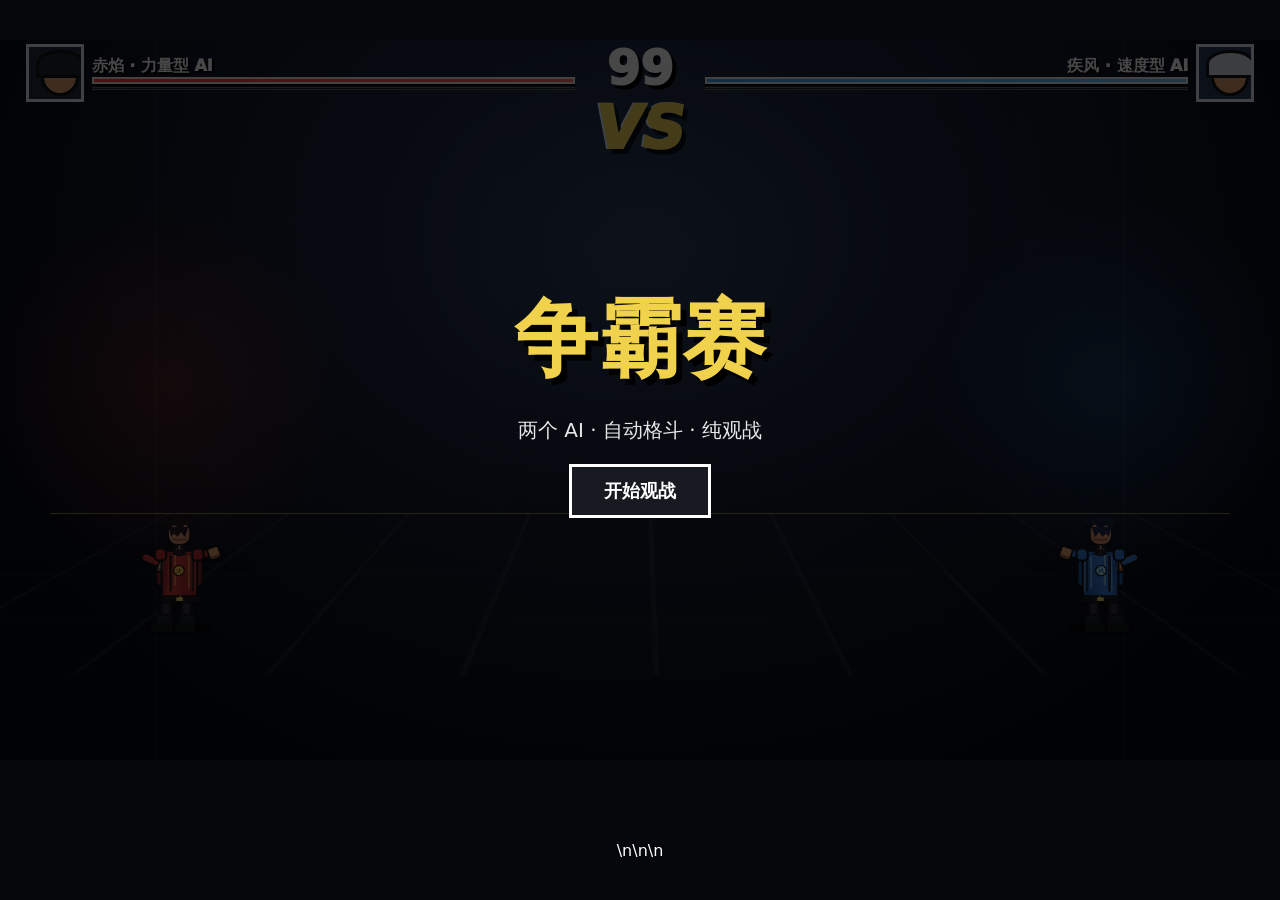
==== commit c53c3b43: "fix: V3.2 hard combat arbiter" ====
--- a/index.html
+++ b/index.html
@@ -124,8 +124,17 @@
 .combo{left:50%;bottom:24%;transform:translateX(-50%) skew(-8deg);font-size:clamp(22px,4.5vw,52px);letter-spacing:.06em;color:#f6d34a;text-shadow:4px 4px #000,0 0 18px #ff7a18}.counter{position:absolute;z-index:56;font-size:clamp(18px,3.2vw,38px);font-weight:1000;color:#fff;letter-spacing:.08em;text-shadow:3px 3px #000,0 0 16px #ff3b30;animation:counterIn .62s ease-out forwards;pointer-events:none;transform:translate(-50%,-50%) skew(-8deg)}@keyframes counterIn{0%{opacity:0;transform:translate(-50%,-50%) scale(.55) skew(-8deg)}22%{opacity:1;transform:translate(-50%,-50%) scale(1.18) skew(-8deg)}100%{opacity:0;transform:translate(-50%,-72%) scale(1) skew(-8deg)}}
 </style></head><body><main class="game"><div class="scene sky"></div><div class="scene moon"></div><div class="scene mountain"></div><div class="scene palace"><i class="roof"></i><i class="hall"></i></div><div class="scene waterfall"></div><div class="scene mist"></div><div class="scene cherry left"></div><div class="scene cherry right"></div><div class="scene lantern l"></div><div class="scene lantern r"></div><div class="scene banner l"></div><div class="scene banner r"></div><div class="scene platform"></div><div class="scene floor"></div><section class="hud"><div class="hudbox"><div class="portrait"></div><div><div class="name">赤焰 · 力量型 AI</div><div class="bar"><div id="hp1" class="hp"></div></div><div class="energy"><i id="en1"></i></div></div></div><div class="center"><div id="timer" class="timer">99</div></div><div class="hudbox r"><div><div class="name r">疾风 · 速度型 AI</div><div class="bar rbar"><div id="hp2" class="hp"></div></div><div class="energy renergy"><i id="en2"></i></div></div><div class="portrait speed"></div></div></section><div class="vs">VS</div><div id="status" class="status"></div><div id="combo" class="combo"></div><div id="f1" class="fighter" style="left:0"><i class="shadow"></i><div class="sprite"><i class="part hair"></i><i class="part bang"></i><i class="part head"></i><i class="part neck"></i><i class="part collar"></i><i class="part shoulder l"></i><i class="part shoulder r"></i><i class="part coat"></i><i class="part torso"></i><i class="part arm l"></i><i class="part arm r"></i><i class="part belt"></i><i class="part leg l"></i><i class="part leg r"></i><i class="part shin l"></i><i class="part shin r"></i><i class="part boot l"></i><i class="part boot r"></i><i class="part scarf"></i><i class="part emblem">火</i></div></div><div id="f2" class="fighter p2" style="left:0"><i class="shadow"></i><div class="sprite"><i class="part hair"></i><i class="part bang"></i><i class="part head"></i><i class="part neck"></i><i class="part collar"></i><i class="part shoulder l"></i><i class="part shoulder r"></i><i class="part coat"></i><i class="part torso"></i><i class="part arm l"></i><i class="part arm r"></i><i class="part belt"></i><i class="part leg l"></i><i class="part leg r"></i><i class="part shin l"></i><i class="part shin r"></i><i class="part boot l"></i><i class="part boot r"></i><i class="part scarf"></i><i class="part emblem">风</i></div></div><div class="spectator"></div><div id="overlay" class="overlay"><h1>争霸赛</h1><p>两个 AI · 自动格斗 · 纯观战</p><button id="start" class="start">开始观战</button></div><script>(()=>{const $=id=>document.getElementById(id),G=document.querySelector('.game');const cfg={power:{speed:.48,reach:17,atk:[['轻拳',7,15,.12,.22,.38],['重拳',13,17,.20,.30,.72],['轻脚',8,18,.13,.24,.46],['重脚',11,19,.18,.32,.62]],special:['烈焰冲击',24,22,.30,.22,1.55],style:'aggressive'},speed:{speed:.68,reach:17,atk:[['轻拳',6,15,.08,.18,.28],['重拳',10,17,.15,.25,.55],['轻脚',7,19,.10,.20,.34],['重脚',9,20,.12,.25,.48]],special:['疾风连闪',19,23,.18,.30,1.25],style:'evasive'}};const names={idle:'观察对手',approach:'寻找距离',attack:'轻拳',heavy:'重拳',lightkick:'轻脚',kick:'重脚',special:'特殊技',guard:'防御',dodge:'闪避',jump:'跳跃',hurt:'受击',ko:'KO'};function make(id,x,kind){return{id,x,hp:600,en:0,kind,face:id===1?1:-1,state:'idle',action:null,cool:0,stun:0,guard:0,dodge:0,jump:0,combo:0,comboT:0,stuck:0,sideSwitch:0}}const A=make(1,14,'power'),B=make(2,86,'speed');let running=false,time=99,last=0,raf=0,fxs=[],shake=0;function node(f){return $(f.id===1?'f1':'f2')}function gap(){return Math.abs(A.x-B.x)}function visual(f,...c){const n=node(f).querySelector('.sprite');n.classList.remove('att','heavy','kick','lightkick','guard','dodge','jump','hurt','ko','special');c.filter(Boolean).forEach(x=>n.classList.add(x))}function effect(x,y,text,cls='hit',life=.65){const e=document.createElement('div');e.className=cls;e.textContent=text;e.style.left=x+'%';e.style.top=y+'%';G.appendChild(e);fxs.push({e,t:life})}function burst(x,y,big=false){effect(x,y,big?'✹':'✦','hit',big?.38:.25);const r=document.createElement('div');r.className='ring';r.style.left=x+'%';r.style.top=y+'%';G.appendChild(r);fxs.push({e:r,t:.36});for(let i=0;i<(big?8:4);i++){const d=document.createElement('div');d.className='debris';d.textContent=i%2?'•':'✦';d.style.left=x+'%';d.style.top=y+'%';d.style.setProperty('--dx',((Math.random()-.5)*(big?90:55))+'px');d.style.setProperty('--dy',((Math.random()-.5)*(big?70:45))+'px');G.appendChild(d);fxs.push({e:d,t:.44})}}function showCombo(f){if(f.combo<2)return;const e=$('combo');e.textContent=f.combo>=5?'5 HIT COMBO':f.combo>=3?'3 HIT COMBO':f.combo+' HIT COMBO';e.classList.remove('show');void e.offsetWidth;e.classList.add('show')}function clearAction(f){f.action=null;visual(f)}function begin(f,type,m){if(f.action||f.stun>0||f.cool>0||f.hp<=0)return false;f.state=type;f.action={n:m[0],d:m[1],r:m[2],w:m[3],a:m[4],t:0,hit:false,max:m[3]+m[4]+.34};f.cool=m[5];visual(f,type);return true}/* ENERGY_OVERDRIVE_V1 */ /* ENERGY_TUNING_V2 */ /* SPECIAL_EFFECTS_V1 */function specialFX(f,e){const fire=f.id===1,kind=fire?'fire':'wind',x=e.x,y=48;visual(f,'special','fx-active');const flash=document.createElement('div');flash.className='special-flash';G.appendChild(flash);fxs.push({e:flash,t:.18});const title=document.createElement('div');title.className='special-title '+kind;title.textContent=f.id===1?'烈焰冲击':'疾风连闪';G.appendChild(title);fxs.push({e:title,t:.72});const c=document.createElement('div');c.className='special-charge '+kind;c.style.left=x+'%';c.style.top=y+'%';G.appendChild(c);fxs.push({e:c,t:.5});const ring=document.createElement('div');ring.className='special-ring '+kind;ring.style.left=x+'%';ring.style.top=y+'%';G.appendChild(ring);fxs.push({e:ring,t:.54});const beam=document.createElement('div');beam.className='special-beam '+kind;beam.style.left=(fire?Math.max(3,x-4):Math.min(97,x+4))+'%';beam.style.top=y+'%';beam.style.width=(fire?48:48)+'%';beam.style.transform=fire?'rotate(0deg)':'rotate(180deg)';G.appendChild(beam);fxs.push({e:beam,t:.38});shake=Math.max(shake,.34);time=Math.max(0,time-.3)}
 
-function strike(f,e){const a=f.action;if(!a||a.hit||e.hp<=0)return;if(e.dodge>0||e.jump>0||gap()>a.r)return;a.hit=true;const blocked=e.guard>0,baseDmg=blocked?Math.max(1,Math.round(a.d*.18)):a.d,isSpecial=a.n==='烈焰冲击'||a.n==='疾风连闪',counter=!blocked&&!isSpecial&&!!e.action&&e.action.t<e.action.w,dmg=isSpecial?210:Math.max(1,Math.round(baseDmg*(counter?0.62:.5)));if(isSpecial)specialFX(f,e);if(counter)effect(e.x,40,'COUNTER','counter',.72);e.hp=Math.max(0,e.hp-dmg);e.stun=blocked?.08:(a.d>=20?.32:.20);e.state=e.hp<=0?'ko':blocked?'guard':'hurt';if(!blocked)visual(e,'hurt');else visual(e,'guard');f.en=Math.min(100,f.en+(blocked?.35:Math.max(.15,baseDmg*.20)));f.combo++;f.comboT=1.05;e.combo=0;e.comboT=0;burst(e.x,48,a.d>=20);effect(e.x,53,blocked?'GUARD':'-'+dmg);if(isSpecial){const sd=document.createElement('div');sd.className='special-damage';sd.textContent='-'+dmg;sd.style.left=Math.max(8,Math.min(86,e.x))+'%';sd.style.top='54%';G.appendChild(sd);fxs.push({e:sd,t:.74})}if(a.n==='烈焰冲击'||a.n==='疾风连闪')burst(e.x,46,true);shake=Math.max(shake,a.d>=20?.18:.09);if(a.d>=20)time=Math.max(0,time-.12);showCombo(f);clearAction(f)}function decide(f,e){if(f.action||f.stun>0||f.cool>0||f.hp<=0)return;const q=gap(),c=cfg[f.kind],style=c.style,low=f.hp<240,enemyLow=e.hp<180,incoming=!!e.action&&e.action.t<e.action.max,enemyWinding=!!e.action&&e.action.t<e.action.w;f.stuck=q<14?(f.stuck||0)+.016:0;if(q<14&&f.stuck>.72&&!f.sideSwitch){f.sideSwitch=.28;f.stuck=0;f.state='dodge';visual(f,'dodge');f.x=Math.max(7,Math.min(93,f.x+f.face*7.2));f.face=f.x<e.x?1:-1;f.cool=.34;return}if(incoming&&q<27){if(enemyWinding&&style==='evasive'&&Math.random()<.34){f.dodge=.30;f.state='dodge';f.x=Math.max(8,Math.min(92,f.x+f.face*4.2));visual(f,'dodge');f.cool=.42;return}const guardChance=style==='aggressive'?(low?.20:.08):(.24+(low?.12:0));if(Math.random()<guardChance){f.guard=style==='aggressive'?.24:.42;f.state='guard';visual(f,'guard');f.cool=.30;return}if(style==='evasive'&&Math.random()<.24){f.dodge=.30;f.state='dodge';f.x=Math.max(8,Math.min(92,f.x-f.face*(low?4.5:3.5)));visual(f,'dodge');f.cool=.46;return}}if(style==='evasive'){if(q<14){f.state='approach';f.x-=f.face*(low?1.35:1.05);return}if(q>24){f.state='approach';f.x+=f.face*(low?1.10:1.35);return}}else if(q>c.reach+1){f.state='approach';f.x+=f.face*(low?c.speed*.92:c.speed*1.12);return}if(f.en>=100&&q<c.special[2]&&(enemyLow||q<20||Math.random()<.22)){f.en=0;begin(f,'special',c.special);return}if(style==='evasive'&&low&&Math.random()<.28){f.jump=.42;f.state='jump';visual(f,'jump');f.cool=.52;return}if(f.combo>0&&f.comboT>0){const arr=c.atk,chain=[arr[0],arr[0],arr[1],arr[2],arr[3]],m=chain[Math.min(f.combo,chain.length-1)],type=m===arr[0]?'attack':m===arr[1]?'heavy':m===arr[2]?'lightkick':'kick';if(Math.random()<(style==='aggressive'?.88:.72)){begin(f,type,m);return}}const arr=c.atk;let r=Math.random();if(style==='aggressive')r=Math.min(1,r+.13);const m=style==='aggressive'?(r<.30?arr[0]:r<.60?arr[1]:r<.80?arr[2]:arr[3]):(r<.46?arr[0]:r<.68?arr[2]:r<.86?arr[1]:arr[3]);const type=m===arr[0]?'attack':m===arr[1]?'heavy':m===arr[2]?'lightkick':'kick';begin(f,type,m)}function update(f,e,dt){if(f.sideSwitch>0){f.sideSwitch=Math.max(0,f.sideSwitch-dt);visual(f,'dodge');return}f.cool=Math.max(0,f.cool-dt);f.stun=Math.max(0,f.stun-dt);f.guard=Math.max(0,f.guard-dt);f.dodge=Math.max(0,f.dodge-dt);f.jump=Math.max(0,f.jump-dt);f.comboT=Math.max(0,f.comboT-dt);if(!f.comboT)f.combo=0;if(f.hp<=0){f.state='ko';f.action=null;visual(f,'ko');return}if(f.guard<=0&&f.state==='guard')visual(f);if(f.dodge<=0&&f.state==='dodge')visual(f);if(f.jump<=0&&f.state==='jump')visual(f);if(f.stun>0)return;if(f.action){f.action.t+=dt;const a=f.action;if(a.t>=a.w&&a.t<a.w+a.a)strike(f,e);if(f.action&&a.t>=a.max)clearAction(f)}else if(f.guard<=0&&f.dodge<=0&&f.jump<=0){if(['hurt','guard','dodge','jump','ko'].includes(f.state))f.state='idle';decide(f,e)}}function resetF(f,x){f.x=x;f.hp=600;f.en=0;f.face=f.id===1?1:-1;f.state='idle';f.action=null;f.cool=0;f.stun=0;f.guard=0;f.dodge=0;f.jump=0;f.combo=0;f.comboT=0;visual(f)}function render(){$('hp1').style.width=Math.max(0,Math.min(100,A.hp/600*100))+'%';$('hp2').style.width=Math.max(0,Math.min(100,B.hp/600*100))+'%';$('en1').style.width=A.en+'%';$('en2').style.width=B.en+'%';$('timer').textContent=Math.ceil(time);$('timer').classList.toggle('low',time<10);node(A).style.left='calc('+A.x+'% - 105px)';node(B).style.left='calc('+B.x+'% - 105px)';if(shake>0){const n=(Math.random()-.5)*shake*100;G.style.transform='translate('+n+'px,'+(n*.45)+'px)'}else G.style.transform=''}function separate(){const d=B.x-A.x;if(Math.abs(d)<11){const s=(11-Math.abs(d))/2;if(d>=0){A.x-=s;B.x+=s}else{A.x+=s;B.x-=s}A.x=Math.max(14,Math.min(86,A.x));B.x=Math.max(14,Math.min(86,B.x))}}function end(){running=false;cancelAnimationFrame(raf);const w=A.hp===B.hp?'平局':A.hp>B.hp?'赤焰胜利！':'疾风胜利！';$('overlay').innerHTML='<h1>'+w+'</h1><p>本场 AI 对决结束</p><button id="start" class="start">再战一场</button>';$('overlay').style.display='flex';$('start').onclick=start}function loop(ts){if(!running)return;const dt=Math.min(.05,(ts-last)/1000||0);last=ts;time=Math.max(0,time-dt);shake=Math.max(0,shake-dt);A.face=B.x>=A.x?1:-1;B.face=A.x>=B.x?1:-1;update(A,B,dt);update(B,A,dt);separate();fxs=fxs.filter(o=>{o.t-=dt;if(o.t<=0){o.e.remove();return false}return true});render();if(time<=0||A.hp<=0||B.hp<=0){end();return}raf=requestAnimationFrame(loop)}function callout(f){if(!running||f.hp<=0)return;const label=names[f.state]||'';if(!label||['idle','approach','hurt','ko'].includes(f.state))return;const e=document.createElement('div');e.className='action-callout '+(f.id===1?'f1':'f2');e.textContent=label;const r=node(f).getBoundingClientRect(),gr=G.getBoundingClientRect();e.style.left=(r.left+r.width/2-gr.left)/gr.width*100+'%';e.style.top=Math.max(8,(r.top-gr.top)/gr.height*100-5)+'%';G.appendChild(e);setTimeout(()=>e.remove(),450)}let lastState={1:'idle',2:'idle'};function calloutWatch(){[A,B].forEach(f=>{if(f.state!==lastState[f.id]){lastState[f.id]=f.state;callout(f)}})}const oldRender=render;render=function(){oldRender();calloutWatch()};let openingLockUntil=0;const realDecide=decide;decide=function(f,e){if(performance.now()<openingLockUntil){f.vx=0;return}return realDecide(f,e)};function start(){fxs.forEach(o=>o.e.remove());fxs=[];shake=0;G.style.transform='';resetF(A,14);resetF(B,86);A.x=14;B.x=86;openingLockUntil=performance.now()+1000;lastState={1:'idle',2:'idle'};time=99;last=performance.now();$('overlay').style.display='none';document.querySelector('.vs').style.display='none';running=true;cancelAnimationFrame(raf);render();raf=requestAnimationFrame(loop)}$('start').onclick=start;resetF(A,14);resetF(B,86);render()})();</script><!-- V2_3_AI_COMBO -->
+function strike(f,e){const a=f.action;if(!a||a.hit||e.hp<=0)return;if(e.dodge>0||e.jump>0||gap()>a.r)return;a.hit=true;const blocked=e.guard>0,baseDmg=blocked?Math.max(1,Math.round(a.d*.18)):a.d,isSpecial=a.n==='烈焰冲击'||a.n==='疾风连闪',counter=!blocked&&!isSpecial&&!!e.action&&e.action.t<e.action.w,dmg=isSpecial?210:Math.max(1,Math.round(baseDmg*(counter?0.62:.5)));if(isSpecial)specialFX(f,e);if(counter)effect(e.x,40,'COUNTER','counter',.72);e.hp=Math.max(0,e.hp-dmg);e.stun=blocked?.08:(a.d>=20?.32:.20);e.state=e.hp<=0?'ko':blocked?'guard':'hurt';if(!blocked)visual(e,'hurt');else visual(e,'guard');f.en=Math.min(100,f.en+(blocked?.35:Math.max(.15,baseDmg*.20)));f.combo++;f.comboT=1.05;e.combo=0;e.comboT=0;burst(e.x,48,a.d>=20);effect(e.x,53,blocked?'GUARD':'-'+dmg);if(isSpecial){const sd=document.createElement('div');sd.className='special-damage';sd.textContent='-'+dmg;sd.style.left=Math.max(8,Math.min(86,e.x))+'%';sd.style.top='54%';G.appendChild(sd);fxs.push({e:sd,t:.74})}if(a.n==='烈焰冲击'||a.n==='疾风连闪')burst(e.x,46,true);shake=Math.max(shake,a.d>=20?.18:.09);if(a.d>=20)time=Math.max(0,time-.12);showCombo(f);clearAction(f)}function utilityScore(f,e,a,q,c,low,enemyLow,incoming){const s=c.style;let v=Math.random()*1.5;if(a==='attack'){v+=q<22?5:1;v+=s==='aggressive'?3:1.5;if(enemyLow)v+=2}if(a==='heavy'){v+=q<18?6:.5;v+=s==='aggressive'?4:1;if(enemyLow)v+=2.5;v-=q>28?4:0}if(a==='lightkick'){v+=q<24?4:1;v+=s==='evasive'?1.5:0}if(a==='kick'){v+=q<30?3:0;v+=enemyLow?3:0}if(a==='guard'){v+=incoming?(s==='aggressive'?3:7):0;v+=low?2:0}if(a==='dodge'){v+=incoming?(s==='evasive'?9:4):0;v+=low?3:0;v+=q<18?2:0}if(a==='jump'){v+=(s==='evasive'&&low)?7:1;v+=incoming?3:0}if(a==='special'){v+=f.en>=100?5:0;v+=enemyLow?7:0;v+=q<20?5:0;v+=s==='aggressive'?3:1}if(s==='evasive'){if(q<13&&a==='dodge')v+=5;if(q>25&&a==='attack')v-=2;if(q>25&&a==='heavy')v-=3;if(low&&(a==='guard'||a==='dodge'))v+=3}else{if(q>c.reach+2&&(a==='attack'||a==='heavy'))v-=3;if(q<c.reach+2&&a==='attack')v+=2;if(low&&a==='special')v+=3}return v}
+function chooseUtility(f,e,actions,q,c,low,enemyLow,incoming){let best=actions[0],score=-1e9;for(const a of actions){const v=utilityScore(f,e,a,q,c,low,enemyLow,incoming);if(v>score){score=v;best=a}}return best}
+function utilityScore(f,e,a,q,c,low,enemyLow,incoming){const s=c.style;let v=Math.random()*1.2;if(a==='attack'){v+=q<24?6:1;v+=s==='aggressive'?4:2;if(enemyLow)v+=4}if(a==='heavy'){v+=q<18?6:1;v+=s==='aggressive'?4:1;if(enemyLow)v+=4;v-=q>30?3:0}if(a==='lightkick'){v+=q<25?4:1;v+=s==='evasive'?2:0}if(a==='kick'){v+=q<30?3:0;v+=enemyLow?4:0}if(a==='guard'){v+=incoming?(s==='evasive'?5:3):0;v+=low?2:0;v-=f.passive>2?8:0}if(a==='dodge'){v+=incoming?(s==='evasive'?8:3):0;v+=low?3:0;v+=q<18?2:0;v-=f.passive>2?10:0}if(a==='jump'){v+=(s==='evasive'&&low)?6:1;v+=incoming?3:0;v-=f.passive>2?7:0}if(a==='special'){v+=f.en>=100?6:0;v+=enemyLow?8:0;v+=q<22?5:0;v+=s==='aggressive'?4:2}return v}
+function chooseUtility(f,e,actions,q,c,low,enemyLow,incoming){let best=actions[0],score=-1e9;for(const a of actions){let v=utilityScore(f,e,a,q,c,low,enemyLow,incoming);if(f.passive>=4&&['attack','heavy','lightkick','kick','special'].includes(a))v+=10;if(f.passive>=7&&a==='attack')v+=8;if(f.passive>=7&&a==='dodge')v-=18;if(f.passive>=7&&a==='guard')v-=15;if(e.hp<220&&['attack','heavy','kick','special'].includes(a))v+=5;if(v>score){score=v;best=a}}return best}
+function decide(f,e){if(f.action||f.stun>0||f.cool>0||f.hp<=0)return;const q=gap(),c=cfg[f.kind],style=c.style,low=f.hp<240,enemyLow=e.hp<220,incoming=!!e.action&&e.action.t<e.action.max;if(f.passive==null)f.passive=0;f.passive=Math.min(10,f.passive+.45);const desperation=f.passive>=5||timer<=15;if(desperation){if(f.en>=100&&q<c.special[2]){f.en=0;begin(f,'special',c.special);f.passive=0;return}if(q<=c.reach+5){const arr=c.atk;const type=style==='aggressive'&&Math.random()<.55?'heavy':Math.random()<.65?'attack':'kick';const mm=type==='attack'?arr[0]:type==='heavy'?arr[1]:arr[3];begin(f,type,mm);f.passive=0;return}f.state='approach';f.x+=f.face*(style==='evasive'?1.55:1.25);return}if(style==='evasive'&&q<12){const a=chooseUtility(f,e,['dodge','guard','attack'],q,c,low,enemyLow,incoming);if(a==='dodge'){f.dodge=.3;f.state='dodge';visual(f,'dodge');f.cool=.42;return}if(a==='guard'){f.guard=.35;f.state='guard';visual(f,'guard');f.cool=.3;return}}if(incoming&&q<27){const a=chooseUtility(f,e,['guard','dodge','attack'],q,c,low,enemyLow,incoming);if(a==='dodge'&&style==='evasive'){f.dodge=.3;f.state='dodge';visual(f,'dodge');f.cool=.44;return}if(a==='guard'){f.guard=style==='aggressive'?.24:.38;f.state='guard';visual(f,'guard');f.cool=.3;return}}if(q>c.reach+1){f.state='approach';f.x+=f.face*(low?c.speed*.95:c.speed*1.08);return}if(f.en>=100&&q<c.special[2]){const a=chooseUtility(f,e,['special','attack','heavy'],q,c,low,enemyLow,incoming);if(a==='special'){f.en=0;begin(f,'special',c.special);f.passive=0;return}}if(style==='evasive'&&low){const a=chooseUtility(f,e,['dodge','jump','guard','attack'],q,c,low,enemyLow,incoming);if(a==='dodge'){f.dodge=.3;f.state='dodge';visual(f,'dodge');f.cool=.5;return}if(a==='jump'){f.jump=.42;f.state='jump';visual(f,'jump');f.cool=.52;return}}if(f.combo>0&&f.comboT>0){const arr=c.atk,chain=[arr[0],arr[0],arr[1],arr[2],arr[3]],mm=chain[Math.min(f.combo,chain.length-1)],type=mm===arr[0]?'attack':mm===arr[1]?'heavy':mm===arr[2]?'lightkick':'kick';if(Math.random()<(style==='aggressive'?.9:.76)){begin(f,type,mm);f.passive=0;return}}const arr=c.atk,type=chooseUtility(f,e,['attack','heavy','lightkick','kick'],q,c,low,enemyLow,incoming),mm=type==='attack'?arr[0]:type==='heavy'?arr[1]:type==='lightkick'?arr[2]:arr[3];begin(f,type,mm);f.passive=0}function update(f,e,dt){if(f.sideSwitch>0){f.sideSwitch=Math.max(0,f.sideSwitch-dt);visual(f,'dodge');return}if(f.sideSwitch>0){f.sideSwitch=Math.max(0,f.sideSwitch-dt);visual(f,'dodge');return}f.cool=Math.max(0,f.cool-dt);f.stun=Math.max(0,f.stun-dt);f.guard=Math.max(0,f.guard-dt);f.dodge=Math.max(0,f.dodge-dt);f.jump=Math.max(0,f.jump-dt);f.comboT=Math.max(0,f.comboT-dt);if(!f.comboT)f.combo=0;if(f.hp<=0){f.state='ko';f.action=null;visual(f,'ko');return}if(f.guard<=0&&f.state==='guard')visual(f);if(f.dodge<=0&&f.state==='dodge')visual(f);if(f.jump<=0&&f.state==='jump')visual(f);if(f.stun>0)return;if(f.action){f.action.t+=dt;const a=f.action;if(a.t>=a.w&&a.t<a.w+a.a)strike(f,e);if(f.action&&a.t>=a.max)clearAction(f)}else if(f.guard<=0&&f.dodge<=0&&f.jump<=0){if(['hurt','guard','dodge','jump','ko'].includes(f.state))f.state='idle';decide(f,e)}}function resetF(f,x){f.dodgeStreak=0;f.x=x;f.hp=600;f.en=0;f.face=f.id===1?1:-1;f.state='idle';f.action=null;f.cool=0;f.stun=0;f.guard=0;f.dodge=0;f.jump=0;f.combo=0;f.comboT=0;visual(f)}function render(){$('hp1').style.width=Math.max(0,Math.min(100,A.hp/600*100))+'%';$('hp2').style.width=Math.max(0,Math.min(100,B.hp/600*100))+'%';$('en1').style.width=A.en+'%';$('en2').style.width=B.en+'%';$('timer').textContent=Math.ceil(time);$('timer').classList.toggle('low',time<10);node(A).style.left='calc('+A.x+'% - 105px)';node(B).style.left='calc('+B.x+'% - 105px)';if(shake>0){const n=(Math.random()-.5)*shake*100;G.style.transform='translate('+n+'px,'+(n*.45)+'px)'}else G.style.transform=''}function separate(){const d=B.x-A.x;if(Math.abs(d)<11){const s=(11-Math.abs(d))/2;if(d>=0){A.x-=s;B.x+=s}else{A.x+=s;B.x-=s}A.x=Math.max(14,Math.min(86,A.x));B.x=Math.max(14,Math.min(86,B.x))}}function end(){running=false;cancelAnimationFrame(raf);const w=A.hp===B.hp?'平局':A.hp>B.hp?'赤焰胜利！':'疾风胜利！';$('overlay').innerHTML='<h1>'+w+'</h1><p>本场 AI 对决结束</p><button id="start" class="start">再战一场</button>';$('overlay').style.display='flex';$('start').onclick=start}function loop(ts){if(!running)return;const dt=Math.min(.05,(ts-last)/1000||0);last=ts;time=Math.max(0,time-dt);shake=Math.max(0,shake-dt);A.face=B.x>=A.x?1:-1;B.face=A.x>=B.x?1:-1;update(A,B,dt);update(B,A,dt);separate();fxs=fxs.filter(o=>{o.t-=dt;if(o.t<=0){o.e.remove();return false}return true});render();if(time<=0||A.hp<=0||B.hp<=0){end();return}raf=requestAnimationFrame(loop)}function callout(f){if(!running||f.hp<=0)return;const label=names[f.state]||'';if(!label||['idle','approach','hurt','ko'].includes(f.state))return;const e=document.createElement('div');e.className='action-callout '+(f.id===1?'f1':'f2');e.textContent=label;const r=node(f).getBoundingClientRect(),gr=G.getBoundingClientRect();e.style.left=(r.left+r.width/2-gr.left)/gr.width*100+'%';e.style.top=Math.max(8,(r.top-gr.top)/gr.height*100-5)+'%';G.appendChild(e);setTimeout(()=>e.remove(),450)}let lastState={1:'idle',2:'idle'};function calloutWatch(){[A,B].forEach(f=>{if(f.state!==lastState[f.id]){lastState[f.id]=f.state;callout(f)}})}const oldRender=render;render=function(){oldRender();calloutWatch()};let openingLockUntil=0;const realDecide=decide;decide=function(f,e){if(performance.now()<openingLockUntil){f.vx=0;return}if(f.dodgeStreak==null)f.dodgeStreak=0;const before=f.state;realDecide(f,e);if(f.state==='dodge'){f.dodgeStreak++;if(f.dodgeStreak>=2){f.dodge=0;f.cool=0;f.state='idle';visual(f);const arr=cfg[f.kind].atk;begin(f,'attack',arr[0]);f.dodgeStreak=0}}else if(f.state==='attack'||f.state==='heavy'||f.state==='kick'||f.state==='lightkick'||f.state==='special'){f.dodgeStreak=0}else if(before!=='dodge'){f.dodgeStreak=0}};function start(){fxs.forEach(o=>o.e.remove());fxs=[];shake=0;G.style.transform='';resetF(A,14);resetF(B,86);A.x=14;B.x=86;openingLockUntil=performance.now()+1000;lastState={1:'idle',2:'idle'};time=99;last=performance.now();$('overlay').style.display='none';document.querySelector('.vs').style.display='none';running=true;cancelAnimationFrame(raf);render();raf=requestAnimationFrame(loop)}$('start').onclick=start;resetF(A,14);resetF(B,86);render()})();</script><!-- V2_3_AI_COMBO -->
 <!-- V2_3_3_SIDE_SWITCH -->
+<!-- V2_3_3_SIDE_SWITCH_FINAL -->
+<!-- V2_3_3_SIDE_SWITCH -->
+<!-- V2_4_UTILITY_AI -->
+<!-- V2_4_1_ANTI_PASSIVITY -->
+<!-- V2_4_2_ANTI_DODGE -->
 </main><script id="special-fx-v3-script">
 (()=>{
   const game=document.querySelector('.game'); if(!game)return;
@@ -158,4 +167,37 @@
   fighters.forEach(f=>obs.observe(f,{attributes:true,attributeFilter:['class'],subtree:true,childList:true,characterData:true}));
   setInterval(()=>fighters.forEach(check),120);
 })();
-</script></body></html>+</script><!-- V3_0_FULL_COMBAT_DIRECTOR -->
+<script>
+(()=>{
+const S={};const n=()=>performance.now();
+const d=(a,b)=>Math.abs((a?.x||0)-(b?.x||0));
+const atk=f=>(window.cfg&&window.cfg[f.kind]&&window.cfg[f.kind].atk)||['jab','heavy','kick','lightkick'];
+const fighting=s=>['attack','att','heavy','kick','lightkick','special'].includes(s);
+function hit(f,e){if(!f||!e||f.hp<=0||e.hp<=0)return;f.cool=0;f.dodge=0;f.vx=0;if(typeof begin==='function')begin(f,'attack',atk(f)[0]);else f.state='attack';}
+function brain(f,e){if(!f||!e||f.hp<=0||e.hp<=0)return;const k=f===window.A?'a':'b',q=S[k]||(S[k]={x:f.x,still:0,dodge:0});const moved=Math.abs((f.x||0)-q.x)>1.5;q.x=f.x;q.still=moved?0:q.still+1;if(f.state==='dodge')q.dodge++;else if(fighting(f.state))q.dodge=0;const dist=d(f,e),low=f.hp/(f.maxHp||600)<.3,enemyLow=e.hp/(e.maxHp||600)<.35;if(dist>220){f.vx=(e.x>f.x?1:-1)*(f===window.B?1.35:1.15);if(q.still>10)f.vx*=1.6;if(q.dodge>=2){q.dodge=0;hit(f,e)}return;}if(dist<120){f.vx=0;if(q.dodge>=2||q.still>7||low||enemyLow){q.dodge=0;q.still=0;hit(f,e);return;}if(Math.random()<(f===window.A?.72:.58))hit(f,e);return;}f.vx=(e.x>f.x?1:-1)*(f===window.B?1.3:1.12);if(q.dodge>=2){q.dodge=0;hit(f,e)}else if(Math.random()<(f===window.A?.42:.3))hit(f,e);}
+function install(){if(!window.decide||window.decide.__v30)return false;const old=window.decide;const w=function(f,e){old(f,e);brain(f,e||(f===window.A?window.B:window.A));};w.__v30=true;window.decide=w;return true;}
+const t=setInterval(()=>{if(install())clearInterval(t)},50);setInterval(()=>{if(window.A&&window.B){brain(window.A,window.B);brain(window.B,window.A)}},350);
+})();
+</script>
+</body></html>
+<!-- V3_1_AI_CORE_REBUILD -->
+<script>
+(()=>{
+const mem=new WeakMap();
+const dist=(a,b)=>Math.abs((a?.x||0)-(b?.x||0));
+const busy=s=>['att','attack','heavy','kick','lightkick','special','hit','ko'].includes(s);
+const acts=f=>(window.cfg&&window.cfg[f.kind]&&window.cfg[f.kind].atk)||['jab','heavy','kick','lightkick'];
+function M(f){let x=mem.get(f);if(!x){x={last:'',repeat:0,dodge:0};mem.set(f,x)}return x}
+function act(f,name){if(!f||f.hp<=0)return;const x=M(f);x.repeat=x.last===name?x.repeat+1:1;x.last=name;if(typeof begin==='function')begin(f,'attack',name);else f.state='attack'}
+function choose(f,e){if(!f||!e||f.hp<=0||e.hp<=0)return;const x=M(f),d=dist(f,e),low=f.hp/(f.maxHp||600)<.3,enemyLow=e.hp/(e.maxHp||600)<.28,a=acts(f),speed=f===window.B;
+if(f.state==='dodge'){x.dodge++;if(d<155||x.dodge>=1){x.dodge=0;f.dodge=0;act(f,a[Math.random()<.55?0:1]||a[0])}return}
+x.dodge=0;if(busy(f.state))return;if(x.repeat>=3){x.repeat=0;act(f,a[(a.indexOf(x.last)+1+a.length)%a.length]||a[0]);return}
+if(d>230){f.vx=(e.x>f.x?1:-1)*(speed?1.55:1.28);return}
+if(d>145){f.vx=(e.x>f.x?1:-1)*(speed?1.15:1);if(Math.random()<(speed?.4:.55))act(f,a[Math.random()<.5?0:2]||a[0]);return}
+f.vx=0;if(enemyLow||low){act(f,a[Math.random()<.5?1:2]||a[0]);return}
+const r=Math.random();if(speed&&r<.22){f.vx=(e.x>f.x?-0.8:0.8);return}act(f,r<.45?a[0]:r<.75?a[1]||a[0]:a[2]||a[0]);}
+function install(){if(!window.decide||window.decide.__v31)return false;window.decide.__v31=true;window.decide=function(f,e){choose(f,e||(f===window.A?window.B:window.A))};return true}
+const t=setInterval(()=>{if(install())clearInterval(t)},30);setInterval(()=>{if(window.A&&window.B){choose(window.A,window.B);choose(window.B,window.A)}},420);
+})();
+</script>\n<!-- V3_2_HARD_COMBAT_ARBITER -->\n<script>\n(()=>{\nconst K='__v32',now=()=>performance.now(),live=new Set(['attack','att','heavy','kick','lightkick','special']);\nfunction force(f,n){if(!f||f.hp<=0)return;const a=(window.cfg&&window.cfg[f.kind]&&window.cfg[f.kind].atk)||['jab','heavy','kick','lightkick'];f.vx=0;f.dodge=0;f.cool=0;if(typeof begin==='function')begin(f,'attack',a[n%a.length]);else f.state='attack'}\nfunction tick(f,e){if(!f||!e||f.hp<=0||e.hp<=0)return;const q=f[K]||(f[K]={last:'',same:0,dodges:0,attacks:0,lastSwitch:now()}),st=f.state||'',dist=Math.abs((f.x||0)-(e.x||0));if(st===q.last)q.same++;else{q.last=st;q.same=0}if(st==='dodge')q.dodges++;else if(live.has(st))q.dodges=0;if(live.has(st))q.attacks++;\nif(dist<125&&(q.dodges>=2||q.same>=8)){q.dodges=0;q.same=0;q.lastSwitch=now();force(f,f===window.A?q.attacks+2:q.attacks+1);return}\nif(f===window.A&&live.has(st)&&q.same>=10){q.same=0;q.lastSwitch=now();force(f,q.attacks+3);return}\nif(f===window.B&&st==='dodge'&&q.same>=5){q.same=0;q.dodges=0;q.lastSwitch=now();force(f,q.attacks+1);return}\nif(now()-q.lastSwitch>2600&&(st==='idle'||st==='dodge')){q.lastSwitch=now();q.same=0;q.dodges=0;force(f,q.attacks+2)}}\nsetInterval(()=>{if(window.A&&window.B){tick(window.A,window.B);tick(window.B,window.A)}},180);\n})();\n</script>\n
